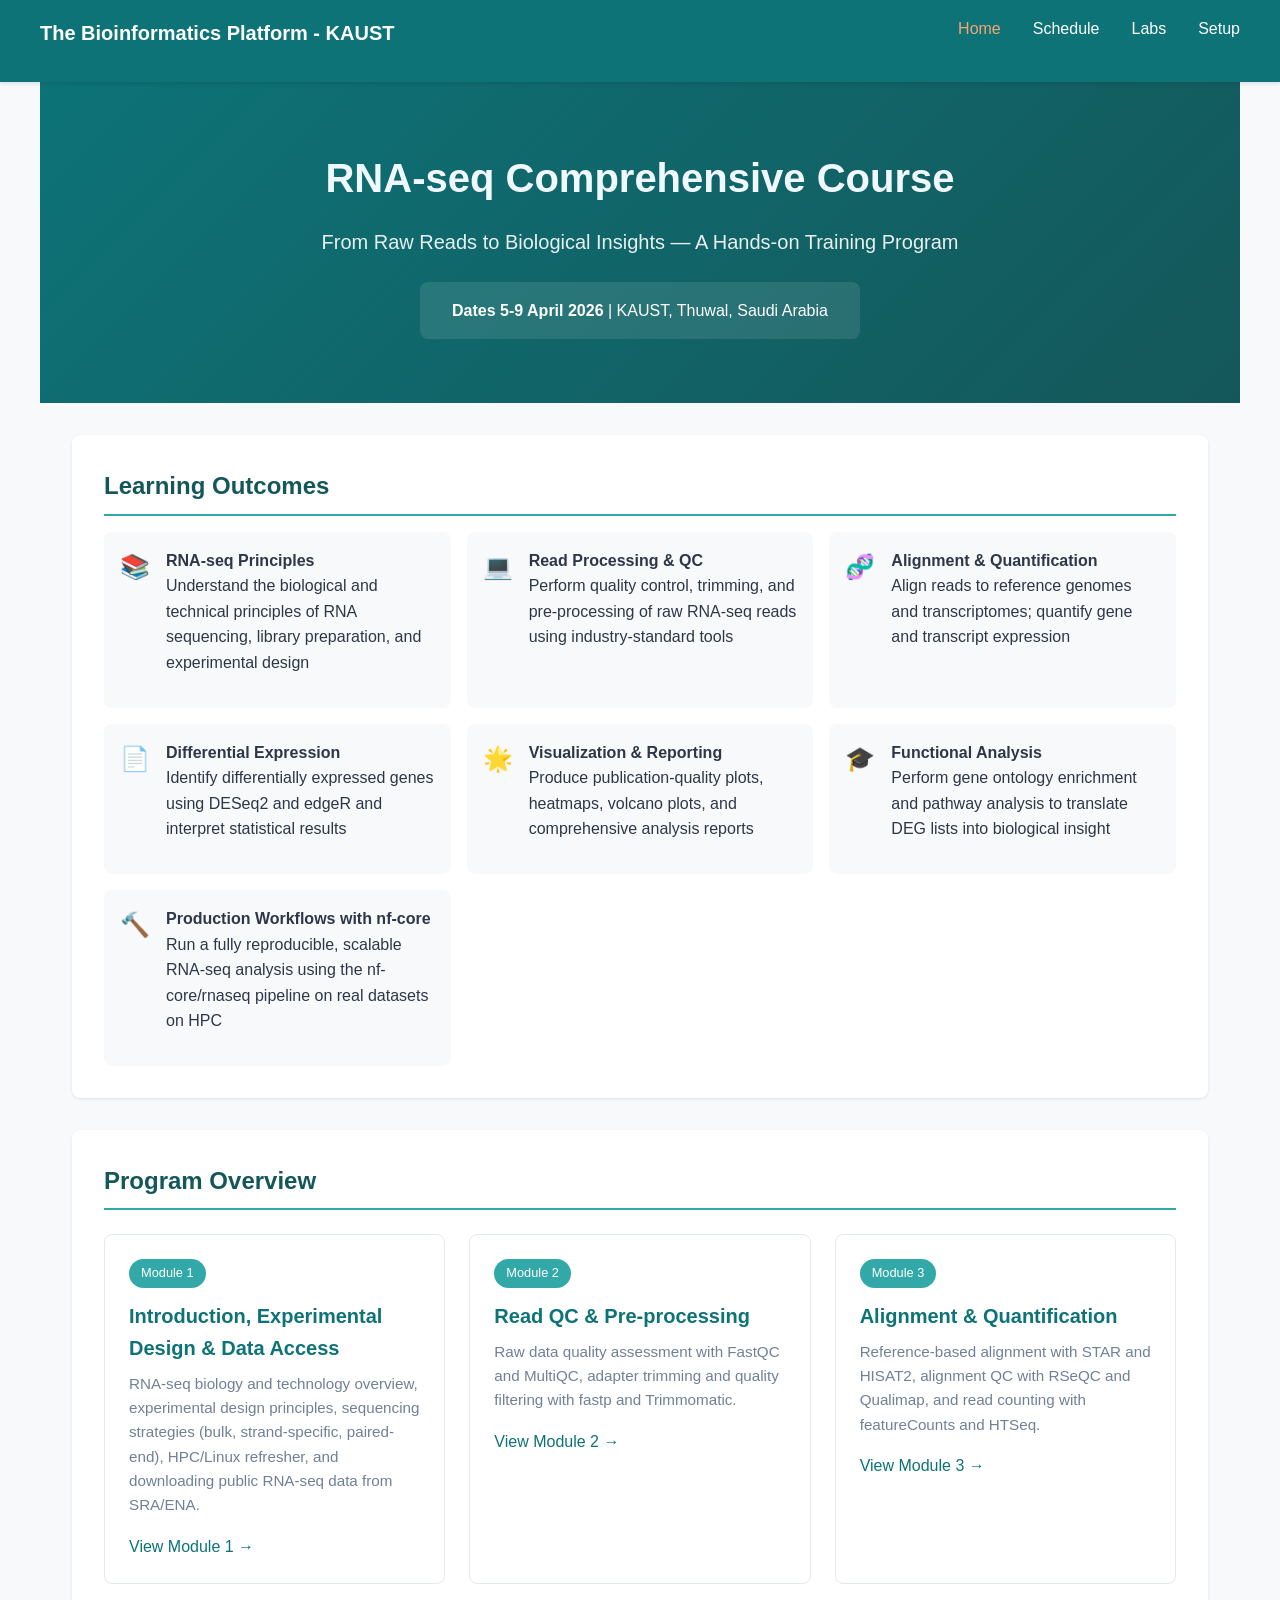
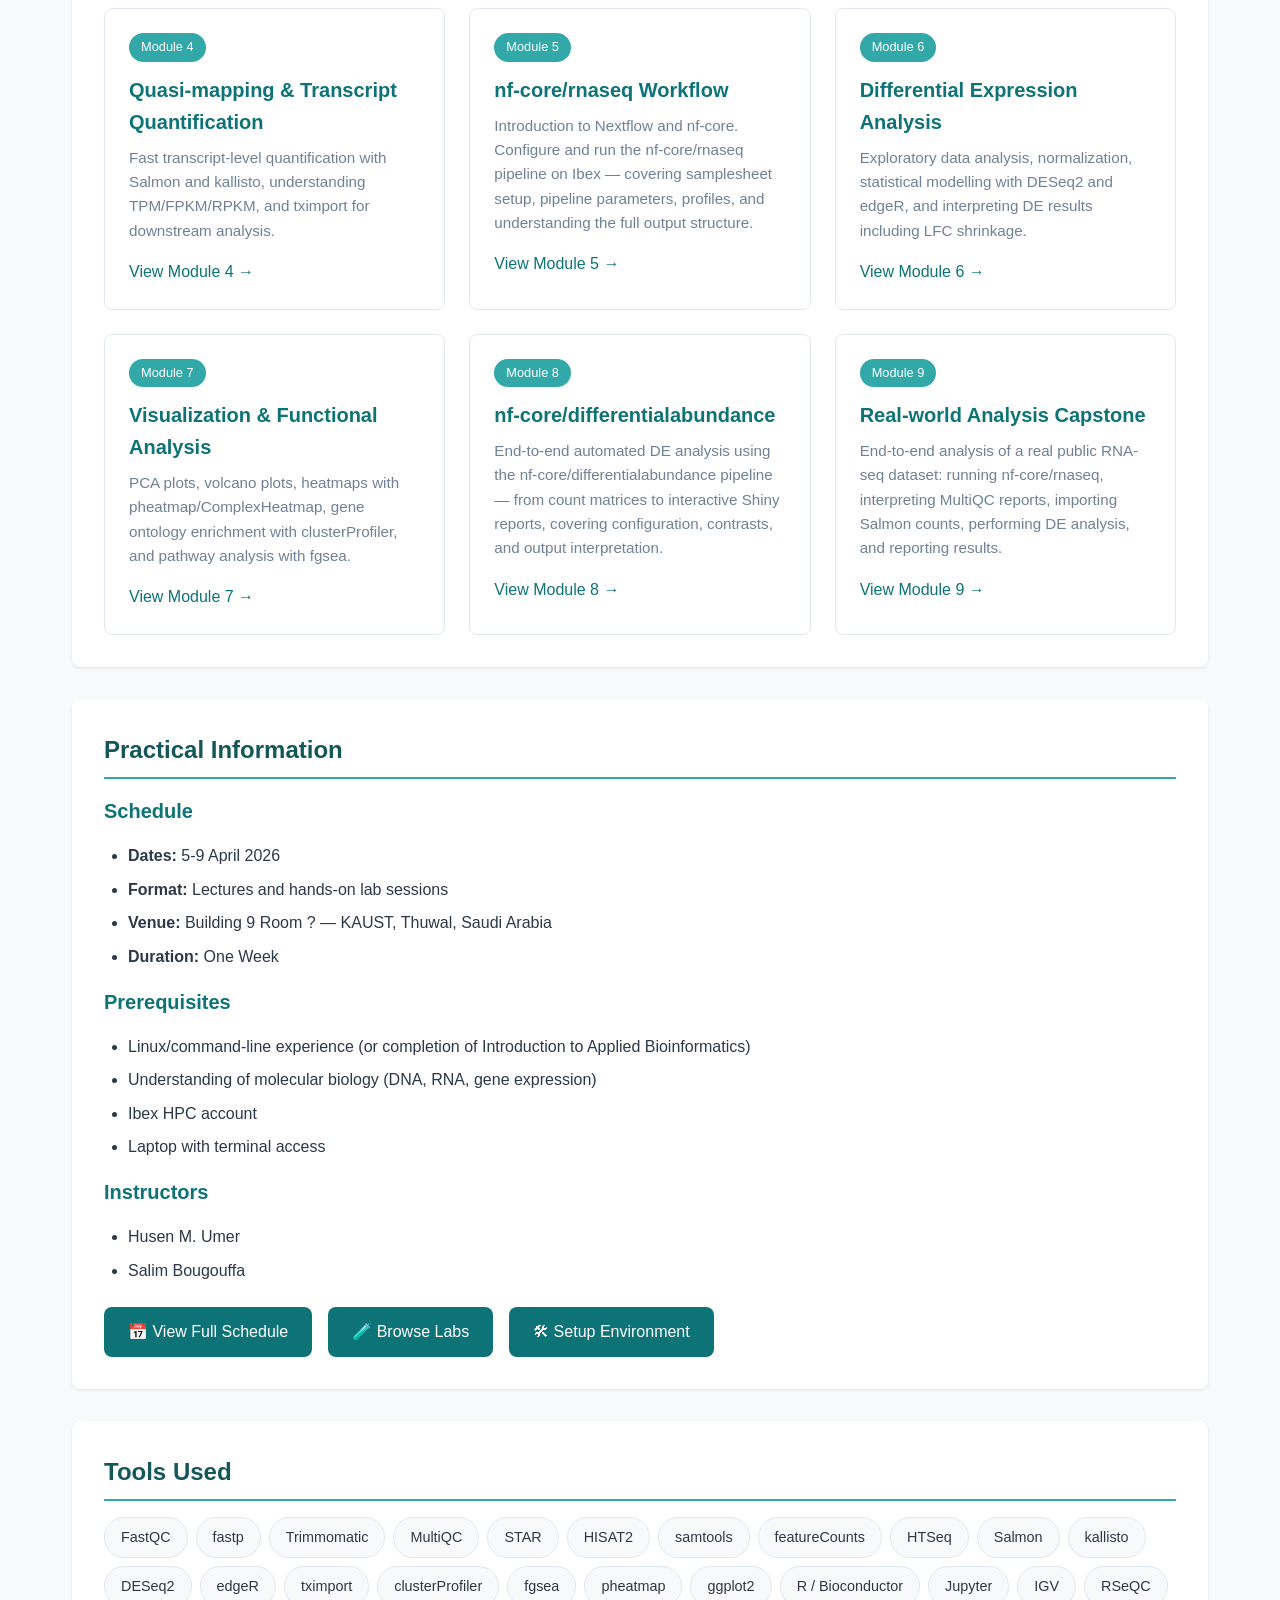
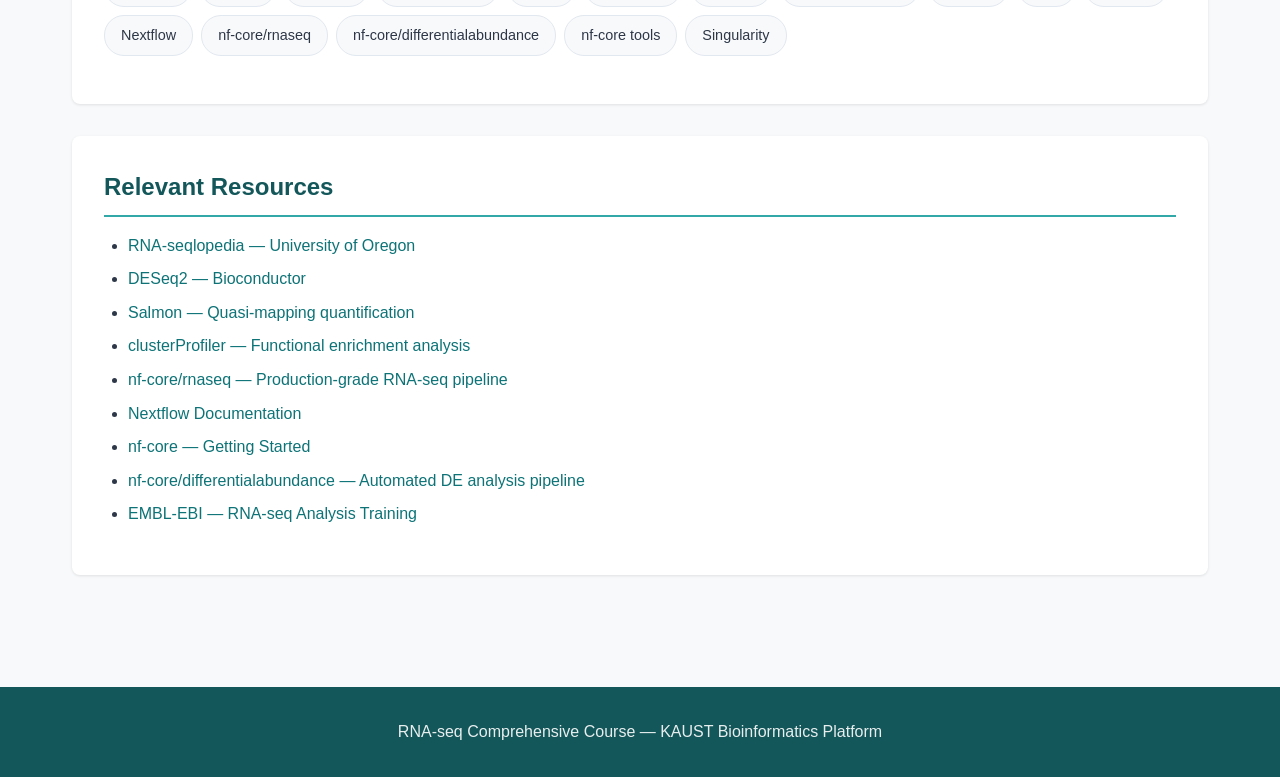
==== index.html @ f4da41f9 "initial website content" ====
<!DOCTYPE html>
<html lang="en">
<head>
    <meta charset="UTF-8">
    <meta name="viewport" content="width=device-width, initial-scale=1.0">
    <title>RNA-seq Comprehensive Course</title>
    <link rel="stylesheet" href="css/style.css">
</head>
<body>
    <nav>
        <div class="nav-container">
            <a href="index.html" class="logo"><p>The Bioinformatics Platform - KAUST</p></a>
            <button class="nav-toggle" onclick="toggleNav()">&#9776;</button>
            <ul id="nav-menu">
                <li><a href="index.html" class="active">Home</a></li>
                <li><a href="html/schedule.html">Schedule</a></li>
                <li><a href="html/labs.html">Labs</a></li>
                <li><a href="html/setup.html">Setup</a></li>
            </ul>
        </div>
    </nav>

    <main>
        <div class="hero">
            <h1 style="color:aliceblue;">RNA-seq Comprehensive Course</h1>
            <p>From Raw Reads to Biological Insights — A Hands-on Training Program</p>
            <div class="dates">
                <strong>Dates 5-9 April 2026</strong> | KAUST, Thuwal, Saudi Arabia
            </div>
        </div>

        <section>
            <h2>Learning Outcomes</h2>
            <div class="outcome-grid">
                <div class="outcome-item">
                    <span class="icon">&#128218;</span>
                    <div>
                        <strong>RNA-seq Principles</strong>
                        <p>Understand the biological and technical principles of RNA sequencing, library preparation, and experimental design</p>
                    </div>
                </div>
                <div class="outcome-item">
                    <span class="icon">&#128187;</span>
                    <div>
                        <strong>Read Processing &amp; QC</strong>
                        <p>Perform quality control, trimming, and pre-processing of raw RNA-seq reads using industry-standard tools</p>
                    </div>
                </div>
                <div class="outcome-item">
                    <span class="icon">&#129516;</span>
                    <div>
                        <strong>Alignment &amp; Quantification</strong>
                        <p>Align reads to reference genomes and transcriptomes; quantify gene and transcript expression</p>
                    </div>
                </div>
                <div class="outcome-item">
                    <span class="icon">&#128196;</span>
                    <div>
                        <strong>Differential Expression</strong>
                        <p>Identify differentially expressed genes using DESeq2 and edgeR and interpret statistical results</p>
                    </div>
                </div>
                <div class="outcome-item">
                    <span class="icon">&#127775;</span>
                    <div>
                        <strong>Visualization &amp; Reporting</strong>
                        <p>Produce publication-quality plots, heatmaps, volcano plots, and comprehensive analysis reports</p>
                    </div>
                </div>
                <div class="outcome-item">
                    <span class="icon">&#127891;</span>
                    <div>
                        <strong>Functional Analysis</strong>
                        <p>Perform gene ontology enrichment and pathway analysis to translate DEG lists into biological insight</p>
                    </div>
                </div>
                <div class="outcome-item">
                    <span class="icon">&#128296;</span>
                    <div>
                        <strong>Production Workflows with nf-core</strong>
                        <p>Run a fully reproducible, scalable RNA-seq analysis using the nf-core/rnaseq pipeline on real datasets on HPC</p>
                    </div>
                </div>
            </div>
        </section>

        <section>
            <h2>Program Overview</h2>
            <div class="card-grid">
                <div class="card">
                    <span class="tag">Module 1</span>
                    <h3>Introduction, Experimental Design &amp; Data Access</h3>
                    <p>RNA-seq biology and technology overview, experimental design principles, sequencing strategies (bulk, strand-specific, paired-end), HPC/Linux refresher, and downloading public RNA-seq data from SRA/ENA.</p>
                    <a href="html/schedule.html#module1">View Module 1 &rarr;</a>
                </div>
                <div class="card">
                    <span class="tag">Module 2</span>
                    <h3>Read QC &amp; Pre-processing</h3>
                    <p>Raw data quality assessment with FastQC and MultiQC, adapter trimming and quality filtering with fastp and Trimmomatic.</p>
                    <a href="html/schedule.html#module2">View Module 2 &rarr;</a>
                </div>
                <div class="card">
                    <span class="tag">Module 3</span>
                    <h3>Alignment &amp; Quantification</h3>
                    <p>Reference-based alignment with STAR and HISAT2, alignment QC with RSeQC and Qualimap, and read counting with featureCounts and HTSeq.</p>
                    <a href="html/schedule.html#module3">View Module 3 &rarr;</a>
                </div>
                <div class="card">
                    <span class="tag">Module 4</span>
                    <h3>Quasi-mapping &amp; Transcript Quantification</h3>
                    <p>Fast transcript-level quantification with Salmon and kallisto, understanding TPM/FPKM/RPKM, and tximport for downstream analysis.</p>
                    <a href="html/schedule.html#module4">View Module 4 &rarr;</a>
                </div>
                <div class="card">
                    <span class="tag">Module 5</span>
                    <h3>nf-core/rnaseq Workflow</h3>
                    <p>Introduction to Nextflow and nf-core. Configure and run the nf-core/rnaseq pipeline on Ibex — covering samplesheet setup, pipeline parameters, profiles, and understanding the full output structure.</p>
                    <a href="html/schedule.html#module5">View Module 5 &rarr;</a>
                </div>
                <div class="card">
                    <span class="tag">Module 6</span>
                    <h3>Differential Expression Analysis</h3>
                    <p>Exploratory data analysis, normalization, statistical modelling with DESeq2 and edgeR, and interpreting DE results including LFC shrinkage.</p>
                    <a href="html/schedule.html#module6">View Module 6 &rarr;</a>
                </div>
                <div class="card">
                    <span class="tag">Module 7</span>
                    <h3>Visualization &amp; Functional Analysis</h3>
                    <p>PCA plots, volcano plots, heatmaps with pheatmap/ComplexHeatmap, gene ontology enrichment with clusterProfiler, and pathway analysis with fgsea.</p>
                    <a href="html/schedule.html#module7">View Module 7 &rarr;</a>
                </div>
                <div class="card">
                    <span class="tag">Module 8</span>
                    <h3>nf-core/differentialabundance</h3>
                    <p>End-to-end automated DE analysis using the nf-core/differentialabundance pipeline — from count matrices to interactive Shiny reports, covering configuration, contrasts, and output interpretation.</p>
                    <a href="html/schedule.html#module8">View Module 8 &rarr;</a>
                </div>
                <div class="card">
                    <span class="tag">Module 9</span>
                    <h3>Real-world Analysis Capstone</h3>
                    <p>End-to-end analysis of a real public RNA-seq dataset: running nf-core/rnaseq, interpreting MultiQC reports, importing Salmon counts, performing DE analysis, and reporting results.</p>
                    <a href="html/schedule.html#module9">View Module 9 &rarr;</a>
                </div>
            </div>
        </section>

        <section>
            <h2>Practical Information</h2>

            <h3>Schedule</h3>
            <ul>
                <li><strong>Dates:</strong> 5-9 April 2026</li>
                <li><strong>Format:</strong> Lectures and hands-on lab sessions</li>
                <li><strong>Venue:</strong> Building 9 Room ? — KAUST, Thuwal, Saudi Arabia</li>
                <li><strong>Duration:</strong> One Week</li>
            </ul>

            <h3>Prerequisites</h3>
            <ul>
                <li>Linux/command-line experience (or completion of Introduction to Applied Bioinformatics)</li>
                <li>Understanding of molecular biology (DNA, RNA, gene expression)</li>
                <li>Ibex HPC account</li>
                <li>Laptop with terminal access</li>
            </ul>

            <h3>Instructors</h3>
            <ul>
                <li>Husen M. Umer</li>
                <li>Salim Bougouffa</li>
            </ul>

            <div class="quick-links">
                <a href="html/schedule.html" class="quick-link">&#128197; View Full Schedule</a>
                <a href="html/labs.html" class="quick-link">&#129514; Browse Labs</a>
                <a href="html/setup.html" class="quick-link">&#128736; Setup Environment</a>
            </div>
        </section>

        <section>
            <h2>Tools Used</h2>
            <div class="tools-list">
                <span class="tool-tag">FastQC</span>
                <span class="tool-tag">fastp</span>
                <span class="tool-tag">Trimmomatic</span>
                <span class="tool-tag">MultiQC</span>
                <span class="tool-tag">STAR</span>
                <span class="tool-tag">HISAT2</span>
                <span class="tool-tag">samtools</span>
                <span class="tool-tag">featureCounts</span>
                <span class="tool-tag">HTSeq</span>
                <span class="tool-tag">Salmon</span>
                <span class="tool-tag">kallisto</span>
                <span class="tool-tag">DESeq2</span>
                <span class="tool-tag">edgeR</span>
                <span class="tool-tag">tximport</span>
                <span class="tool-tag">clusterProfiler</span>
                <span class="tool-tag">fgsea</span>
                <span class="tool-tag">pheatmap</span>
                <span class="tool-tag">ggplot2</span>
                <span class="tool-tag">R / Bioconductor</span>
                <span class="tool-tag">Jupyter</span>
                <span class="tool-tag">IGV</span>
                <span class="tool-tag">RSeQC</span>
                <span class="tool-tag">Nextflow</span>
                <span class="tool-tag">nf-core/rnaseq</span>
                <span class="tool-tag">nf-core/differentialabundance</span>
                <span class="tool-tag">nf-core tools</span>
                <span class="tool-tag">Singularity</span>
            </div>
        </section>

        <section>
            <h2>Relevant Resources</h2>
            <ul>
                <li><a href="https://rnaseq.uoregon.edu/" target="_blank" rel="noopener">RNA-seqlopedia — University of Oregon</a></li>
                <li><a href="https://bioconductor.org/packages/release/bioc/html/DESeq2.html" target="_blank" rel="noopener">DESeq2 — Bioconductor</a></li>
                <li><a href="https://combine-lab.github.io/salmon/" target="_blank" rel="noopener">Salmon — Quasi-mapping quantification</a></li>
                <li><a href="https://www.bioconductor.org/packages/release/bioc/html/clusterProfiler.html" target="_blank" rel="noopener">clusterProfiler — Functional enrichment analysis</a></li>
                <li><a href="https://nf-co.re/rnaseq" target="_blank" rel="noopener">nf-core/rnaseq — Production-grade RNA-seq pipeline</a></li>
                <li><a href="https://www.nextflow.io/docs/latest/index.html" target="_blank" rel="noopener">Nextflow Documentation</a></li>
                <li><a href="https://nf-co.re/docs/usage/introduction" target="_blank" rel="noopener">nf-core — Getting Started</a></li>
                <li><a href="https://nf-co.re/differentialabundance" target="_blank" rel="noopener">nf-core/differentialabundance — Automated DE analysis pipeline</a></li>
                <li><a href="https://www.ebi.ac.uk/training/online/courses/functional-genomics-ii-common-technologies-and-data-analysis-methods/rna-sequencing/" target="_blank" rel="noopener">EMBL-EBI — RNA-seq Analysis Training</a></li>
            </ul>
        </section>
    </main>

    <footer>
        <p>RNA-seq Comprehensive Course — KAUST Bioinformatics Platform</p>
    </footer>

    <script>
        function toggleNav() {
            document.getElementById('nav-menu').classList.toggle('show');
        }
    </script>
</body>
</html>
---- css/style.css ----
/* Bioinformatics Specialization Program - Stylesheet */

:root {
    --primary-color: #0d7377;
    --primary-dark: #14575a;
    --primary-light: #32a8a8;
    --accent-color: #e07b4c;
    --accent-light: #f5a572;
    --text-color: #2d3748;
    --text-light: #718096;
    --bg-color: #f8f9fa;
    --bg-white: #ffffff;
    --border-color: #e2e8f0;
    --code-bg: #1e2a38;
    --code-text: #e2e8f0;
}

* {
    margin: 0;
    padding: 0;
    box-sizing: border-box;
}

body {
    font-family: -apple-system, BlinkMacSystemFont, 'Segoe UI', Roboto, Oxygen, Ubuntu, sans-serif;
    line-height: 1.6;
    color: var(--text-color);
    background-color: var(--bg-color);
}

/* Navigation */
nav {
    background-color: var(--primary-color);
    padding: 1rem 2rem;
    position: sticky;
    top: 0;
    z-index: 1000;
    box-shadow: 0 2px 4px rgba(0,0,0,0.1);
}

nav .nav-container {
    max-width: 1200px;
    margin: 0 auto;
    display: flex;
    justify-content: space-between;
    align-items: center;
}

nav .logo {
    color: white;
    font-size: 1.25rem;
    font-weight: 700;
    text-decoration: none;
}

nav .logo:hover {
    color: var(--accent-light);
}

nav ul {
    list-style: none;
    display: flex;
    gap: 2rem;
}

nav ul li a {
    color: white;
    text-decoration: none;
    font-weight: 500;
    transition: color 0.2s;
}

nav ul li a:hover,
nav ul li a.active {
    color: var(--accent-light);
}

/* Mobile nav toggle */
.nav-toggle {
    display: none;
    background: none;
    border: none;
    color: white;
    font-size: 1.5rem;
    cursor: pointer;
}

/* Main content */
main {
    max-width: 1200px;
    margin: 0 auto;
    padding: 2rem;
}

/* Hero section */
.hero {
    background: linear-gradient(135deg, var(--primary-color), var(--primary-dark));
    color: white;
    padding: 4rem 2rem;
    text-align: center;
    margin: -2rem -2rem 2rem -2rem;
}

.hero h1 {
    font-size: 2.5rem;
    margin-bottom: 1rem;
}

.hero p {
    font-size: 1.25rem;
    opacity: 0.9;
    max-width: 800px;
    margin: 0 auto;
}

.hero .dates {
    margin-top: 1.5rem;
    padding: 1rem 2rem;
    background: rgba(255,255,255,0.1);
    border-radius: 8px;
    display: inline-block;
}

/* Section styling */
section {
    background: var(--bg-white);
    border-radius: 8px;
    padding: 2rem;
    margin-bottom: 2rem;
    box-shadow: 0 1px 3px rgba(0,0,0,0.1);
}

h1, h2, h3, h4 {
    color: var(--primary-dark);
    margin-bottom: 1rem;
}

h1 { font-size: 2rem; }
h2 { font-size: 1.5rem; border-bottom: 2px solid var(--primary-light); padding-bottom: 0.5rem; }
h3 { font-size: 1.25rem; color: var(--primary-color); }
h4 { font-size: 1.1rem; }

p {
    margin-bottom: 1rem;
}

/* Lists */
ul, ol {
    margin-left: 1.5rem;
    margin-bottom: 1rem;
}

li {
    margin-bottom: 0.5rem;
}

/* Links */
a {
    color: var(--primary-color);
    text-decoration: none;
}

a:hover {
    color: var(--primary-light);
    text-decoration: underline;
}

/* Cards */
.card-grid {
    display: grid;
    grid-template-columns: repeat(auto-fit, minmax(280px, 1fr));
    gap: 1.5rem;
    margin-top: 1.5rem;
}

.card {
    background: var(--bg-white);
    border: 1px solid var(--border-color);
    border-radius: 8px;
    padding: 1.5rem;
    transition: transform 0.2s, box-shadow 0.2s;
}

.card:hover {
    transform: translateY(-2px);
    box-shadow: 0 4px 12px rgba(0,0,0,0.1);
}

.card h3 {
    margin-bottom: 0.5rem;
}

.card p {
    color: var(--text-light);
    font-size: 0.95rem;
}

.card .tag {
    display: inline-block;
    background: var(--primary-light);
    color: white;
    padding: 0.25rem 0.75rem;
    border-radius: 20px;
    font-size: 0.8rem;
    margin-bottom: 0.75rem;
}

/* Lab cards */
.lab-card {
    border-left: 4px solid var(--accent-color);
}

.lab-card .tag {
    background: var(--accent-color);
}

/* Schedule tables */
.schedule-table {
    width: 100%;
    border-collapse: collapse;
    margin-top: 1rem;
}

.schedule-table th,
.schedule-table td {
    padding: 1rem;
    text-align: left;
    border-bottom: 1px solid var(--border-color);
}

.schedule-table th {
    background: var(--primary-color);
    color: white;
    font-weight: 600;
}

.schedule-table tr:hover {
    background: var(--bg-color);
}

.schedule-table .session-type {
    font-weight: 600;
    color: var(--primary-color);
}

.schedule-table .lab-session {
    background: #f0fff4;
}

.schedule-table .lab-session .session-type {
    color: var(--accent-color);
}

/* Day tabs */
.day-tabs {
    display: flex;
    gap: 0.5rem;
    margin-bottom: 1.5rem;
    flex-wrap: wrap;
}

.day-tab {
    padding: 0.75rem 1.5rem;
    background: var(--bg-color);
    border: 2px solid var(--border-color);
    border-radius: 8px;
    cursor: pointer;
    font-weight: 600;
    transition: all 0.2s;
    text-decoration: none;
    color: var(--text-color);
}

.day-tab:hover,
.day-tab.active {
    background: var(--primary-color);
    color: white;
    border-color: var(--primary-color);
    text-decoration: none;
}

/* Code blocks */
pre {
    background: var(--code-bg);
    color: var(--code-text);
    padding: 1.5rem;
    border-radius: 8px;
    overflow-x: auto;
    margin: 1rem 0;
    font-family: 'Monaco', 'Menlo', 'Ubuntu Mono', monospace;
    font-size: 0.9rem;
    line-height: 1.5;
}

code {
    font-family: 'Monaco', 'Menlo', 'Ubuntu Mono', monospace;
    background: var(--bg-color);
    padding: 0.2rem 0.4rem;
    border-radius: 4px;
    font-size: 0.9em;
}

pre code {
    background: none;
    padding: 0;
}

/* Code block container with copy button */
.code-container {
    position: relative;
}

.copy-btn {
    position: absolute;
    top: 8px;
    right: 8px;
    background: rgba(255, 255, 255, 0.1);
    border: 1px solid rgba(255, 255, 255, 0.2);
    color: var(--code-text);
    padding: 4px 10px;
    border-radius: 4px;
    font-size: 0.75rem;
    cursor: pointer;
    opacity: 0.7;
    transition: all 0.2s;
    font-family: -apple-system, BlinkMacSystemFont, 'Segoe UI', Roboto, sans-serif;
}

.copy-btn:hover {
    opacity: 1;
    background: rgba(255, 255, 255, 0.2);
}

.copy-btn.copied {
    background: var(--primary-color);
    border-color: var(--primary-color);
    color: white;
}

/* Info boxes */
.info-box {
    padding: 1rem 1.5rem;
    border-radius: 8px;
    margin: 1rem 0;
}

.info-box.tip {
    background: #f0fff4;
    border-left: 4px solid var(--accent-color);
}

.info-box.warning {
    background: #fffaf0;
    border-left: 4px solid #ed8936;
}

.info-box.note {
    background: #ebf8ff;
    border-left: 4px solid var(--primary-light);
}

.info-box strong {
    display: block;
    margin-bottom: 0.5rem;
}

/* Breadcrumbs */
.breadcrumbs {
    margin-bottom: 1.5rem;
    color: var(--text-light);
    font-size: 0.9rem;
}

.breadcrumbs a {
    color: var(--text-light);
}

.breadcrumbs a:hover {
    color: var(--primary-color);
}

/* Lab page header */
.lab-header {
    background: linear-gradient(135deg, var(--accent-color), #276749);
    color: white;
    padding: 2rem;
    border-radius: 8px;
    margin-bottom: 2rem;
}

.lab-header h1 {
    color: white;
    margin-bottom: 0.5rem;
}

.lab-header .lab-meta {
    opacity: 0.9;
}

/* Steps */
.step {
    margin: 1.5rem 0;
    padding-left: 3rem;
    position: relative;
}

.step::before {
    content: attr(data-step);
    position: absolute;
    left: 0;
    top: 0;
    width: 2rem;
    height: 2rem;
    background: var(--primary-color);
    color: white;
    border-radius: 50%;
    display: flex;
    align-items: center;
    justify-content: center;
    font-weight: 700;
    font-size: 0.9rem;
}

/* Tools list */
.tools-list {
    display: flex;
    flex-wrap: wrap;
    gap: 0.5rem;
    margin: 1rem 0;
}

.tool-tag {
    background: var(--bg-color);
    border: 1px solid var(--border-color);
    padding: 0.5rem 1rem;
    border-radius: 20px;
    font-size: 0.9rem;
    font-weight: 500;
}

/* Footer */
footer {
    background: var(--primary-dark);
    color: white;
    text-align: center;
    padding: 2rem;
    margin-top: 3rem;
}

footer p {
    margin: 0;
    opacity: 0.9;
}

/* Responsive */
@media (max-width: 768px) {
    nav ul {
        display: none;
        position: absolute;
        top: 100%;
        left: 0;
        right: 0;
        background: var(--primary-color);
        flex-direction: column;
        padding: 1rem 2rem;
        gap: 1rem;
    }

    nav ul.show {
        display: flex;
    }

    .nav-toggle {
        display: block;
    }

    .hero {
        padding: 2rem 1rem;
    }

    .hero h1 {
        font-size: 1.75rem;
    }

    main {
        padding: 1rem;
    }

    section {
        padding: 1.5rem;
    }

    .schedule-table {
        font-size: 0.85rem;
    }

    .schedule-table th,
    .schedule-table td {
        padding: 0.75rem 0.5rem;
    }

    .step {
        padding-left: 2.5rem;
    }
}

/* Outcome cards */
.outcome-grid {
    display: grid;
    grid-template-columns: repeat(auto-fit, minmax(300px, 1fr));
    gap: 1rem;
    margin-top: 1rem;
}

.outcome-item {
    display: flex;
    align-items: flex-start;
    gap: 1rem;
    padding: 1rem;
    background: var(--bg-color);
    border-radius: 8px;
}

.outcome-item .icon {
    font-size: 1.5rem;
    flex-shrink: 0;
}

/* Quick links */
.quick-links {
    display: flex;
    gap: 1rem;
    flex-wrap: wrap;
    margin-top: 1.5rem;
}

.quick-link {
    display: inline-flex;
    align-items: center;
    gap: 0.5rem;
    padding: 0.75rem 1.5rem;
    background: var(--primary-color);
    color: white;
    border-radius: 8px;
    font-weight: 500;
    transition: background 0.2s;
}

.quick-link:hover {
    background: var(--primary-dark);
    color: white;
    text-decoration: none;
}

/* Collapsible sections */
details {
    margin-top: 1rem;
}

details summary {
    cursor: pointer;
    padding: 0.5rem 0;
    border-bottom: 2px solid var(--primary-light);
    margin-bottom: 1rem;
}

details summary:hover {
    color: var(--primary-color);
}

details summary::marker {
    color: var(--primary-color);
}

details[open] summary {
    margin-bottom: 1.5rem;
}

details h3 {
    margin-top: 1.5rem;
    margin-bottom: 0.5rem;
    color: var(--primary-color);
    font-size: 1.1rem;
}

details h3:first-of-type {
    margin-top: 0;
}
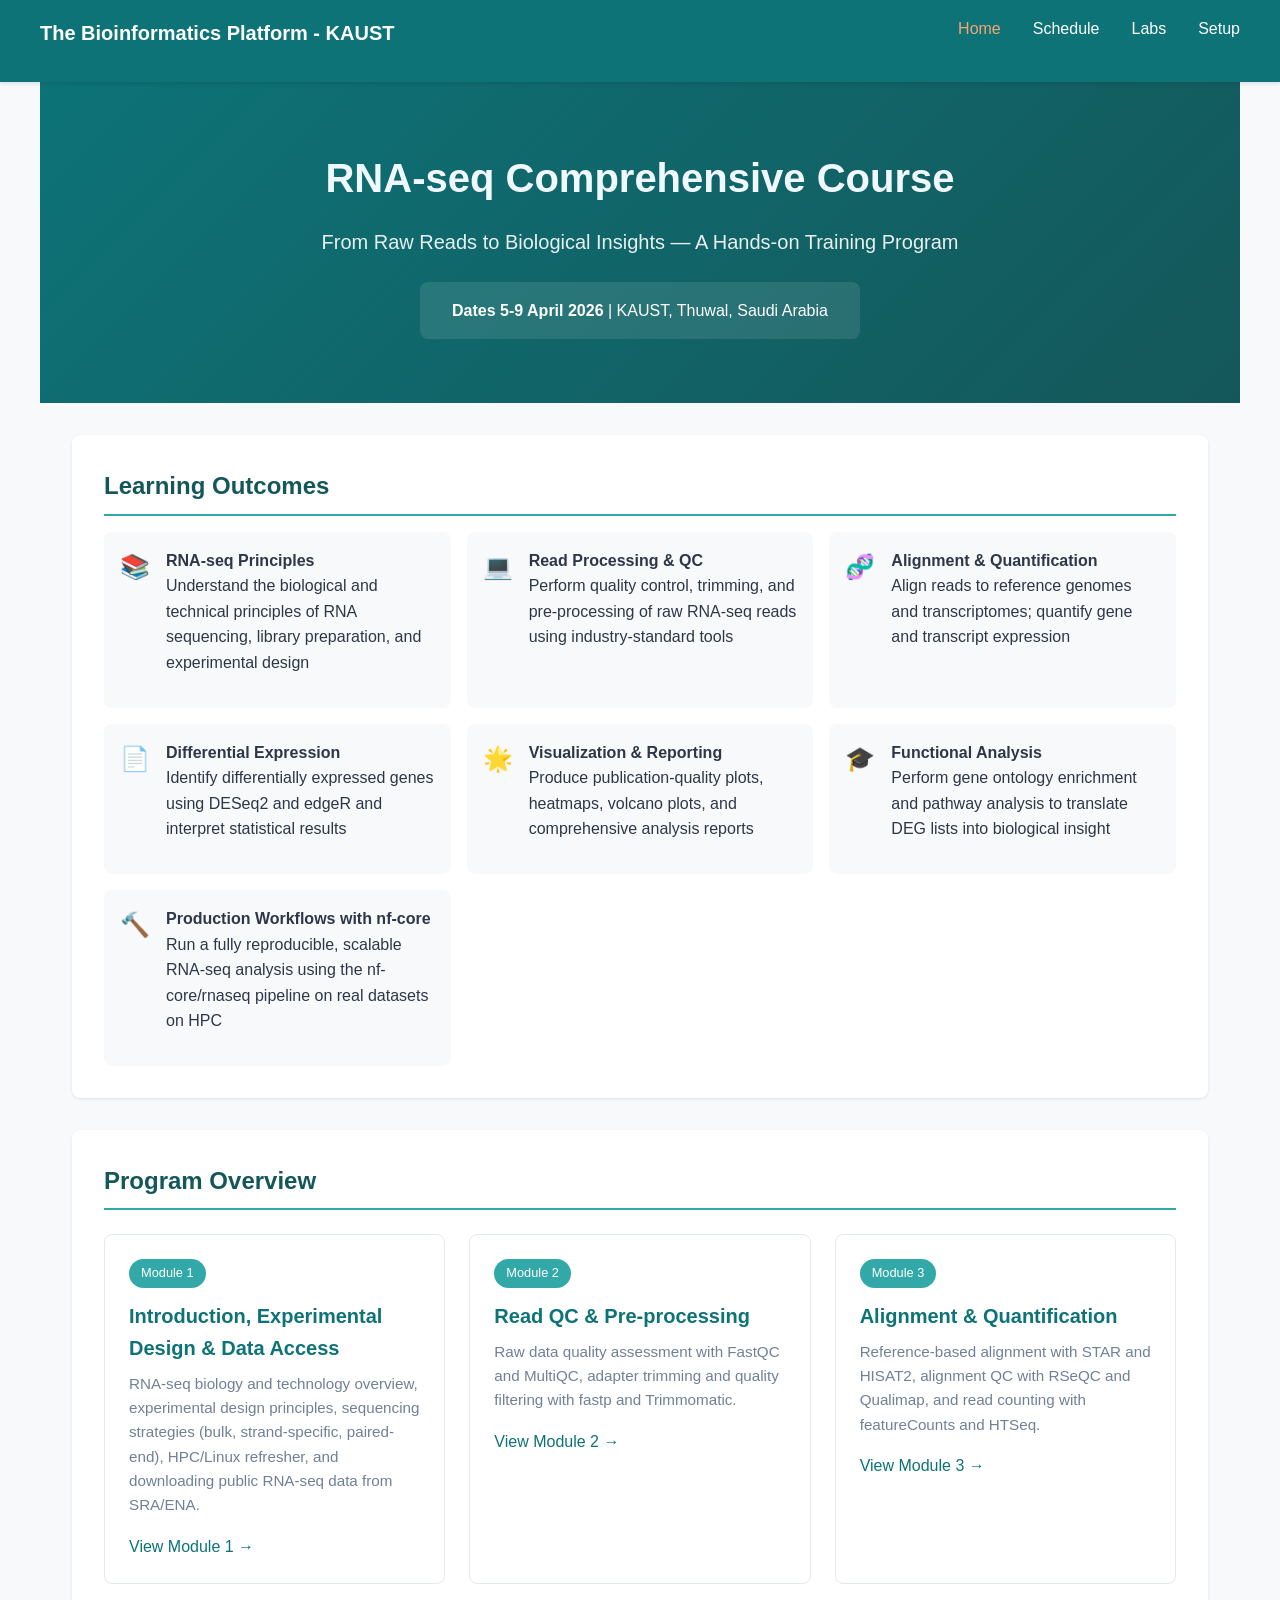
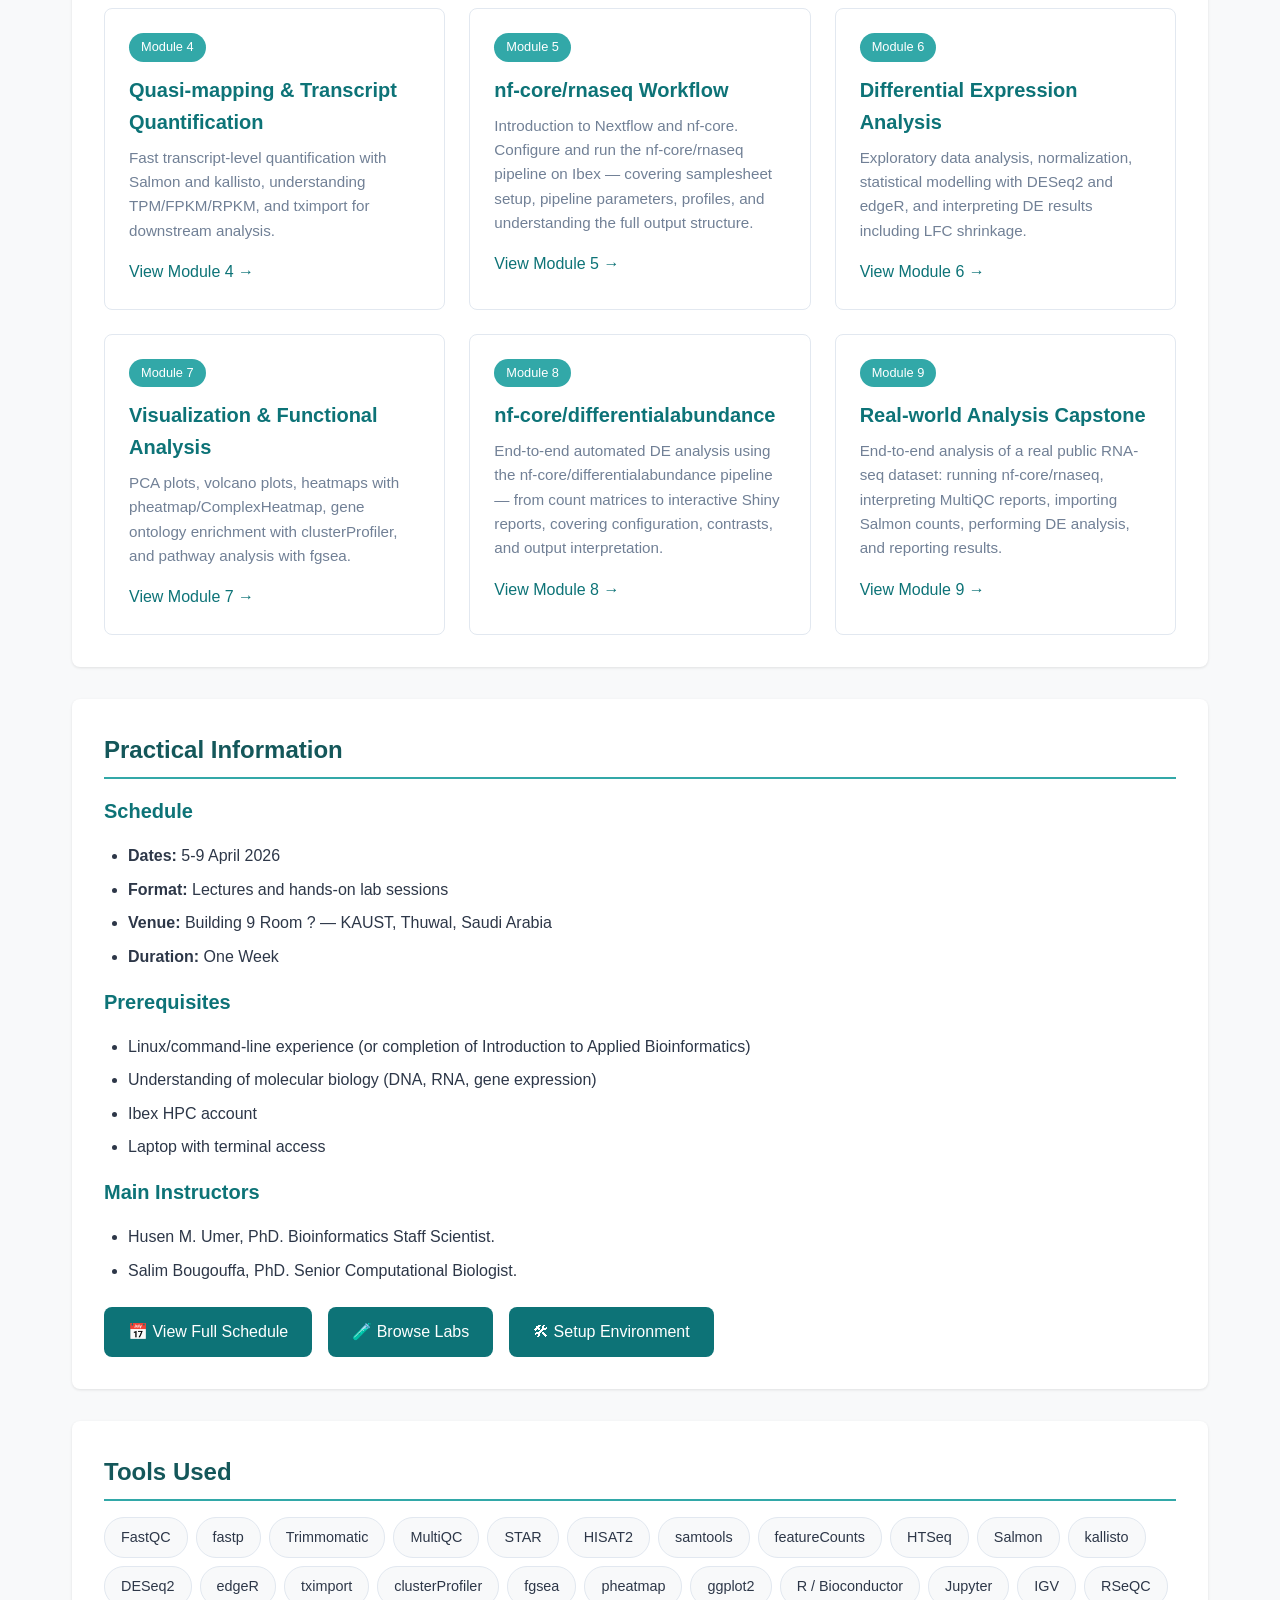
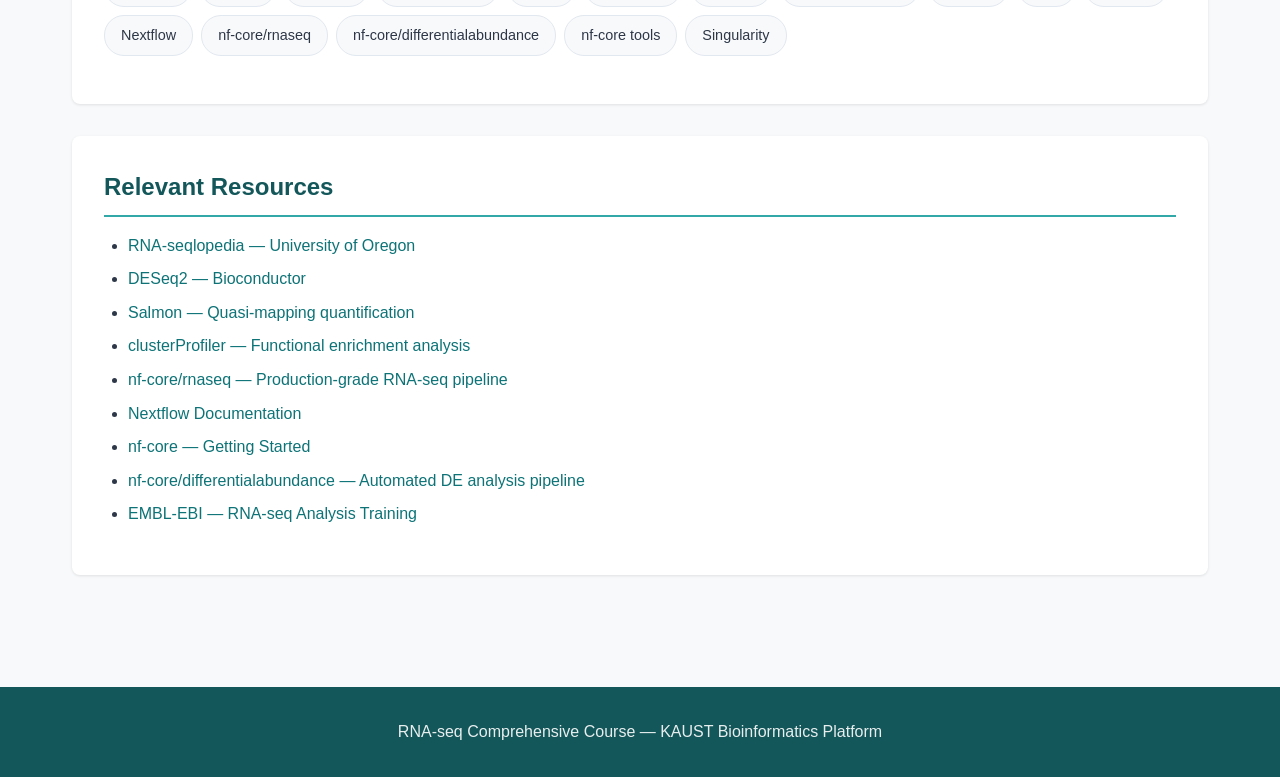
==== commit c6e6d558: "improved course content and setup" ====
--- a/index.html
+++ b/index.html
@@ -163,10 +163,10 @@
                 <li>Laptop with terminal access</li>
             </ul>
 
-            <h3>Instructors</h3>
-            <ul>
-                <li>Husen M. Umer</li>
-                <li>Salim Bougouffa</li>
+            <h3>Main Instructors</h3>
+            <ul>
+                <li>Husen M. Umer, PhD. Bioinformatics Staff Scientist.</li>
+                <li>Salim Bougouffa, PhD. Senior Computational Biologist.</li>
             </ul>
 
             <div class="quick-links">
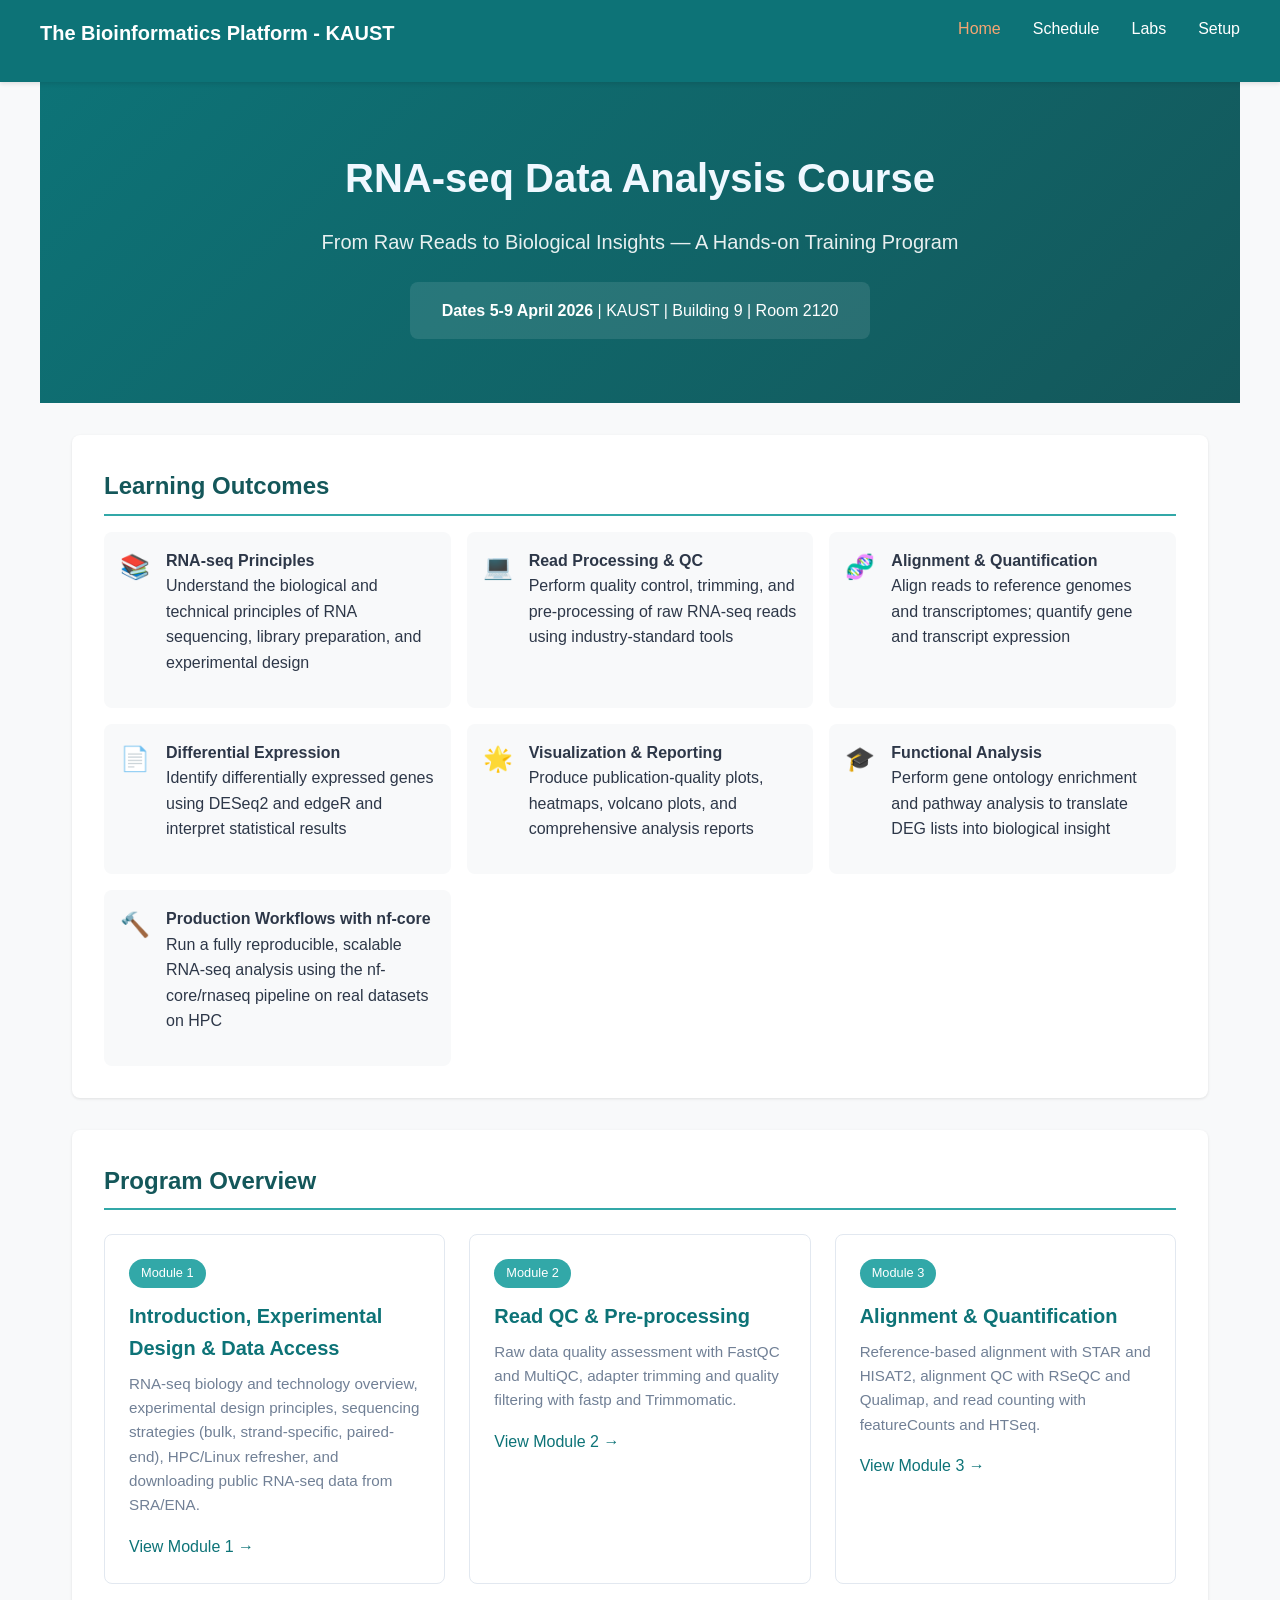
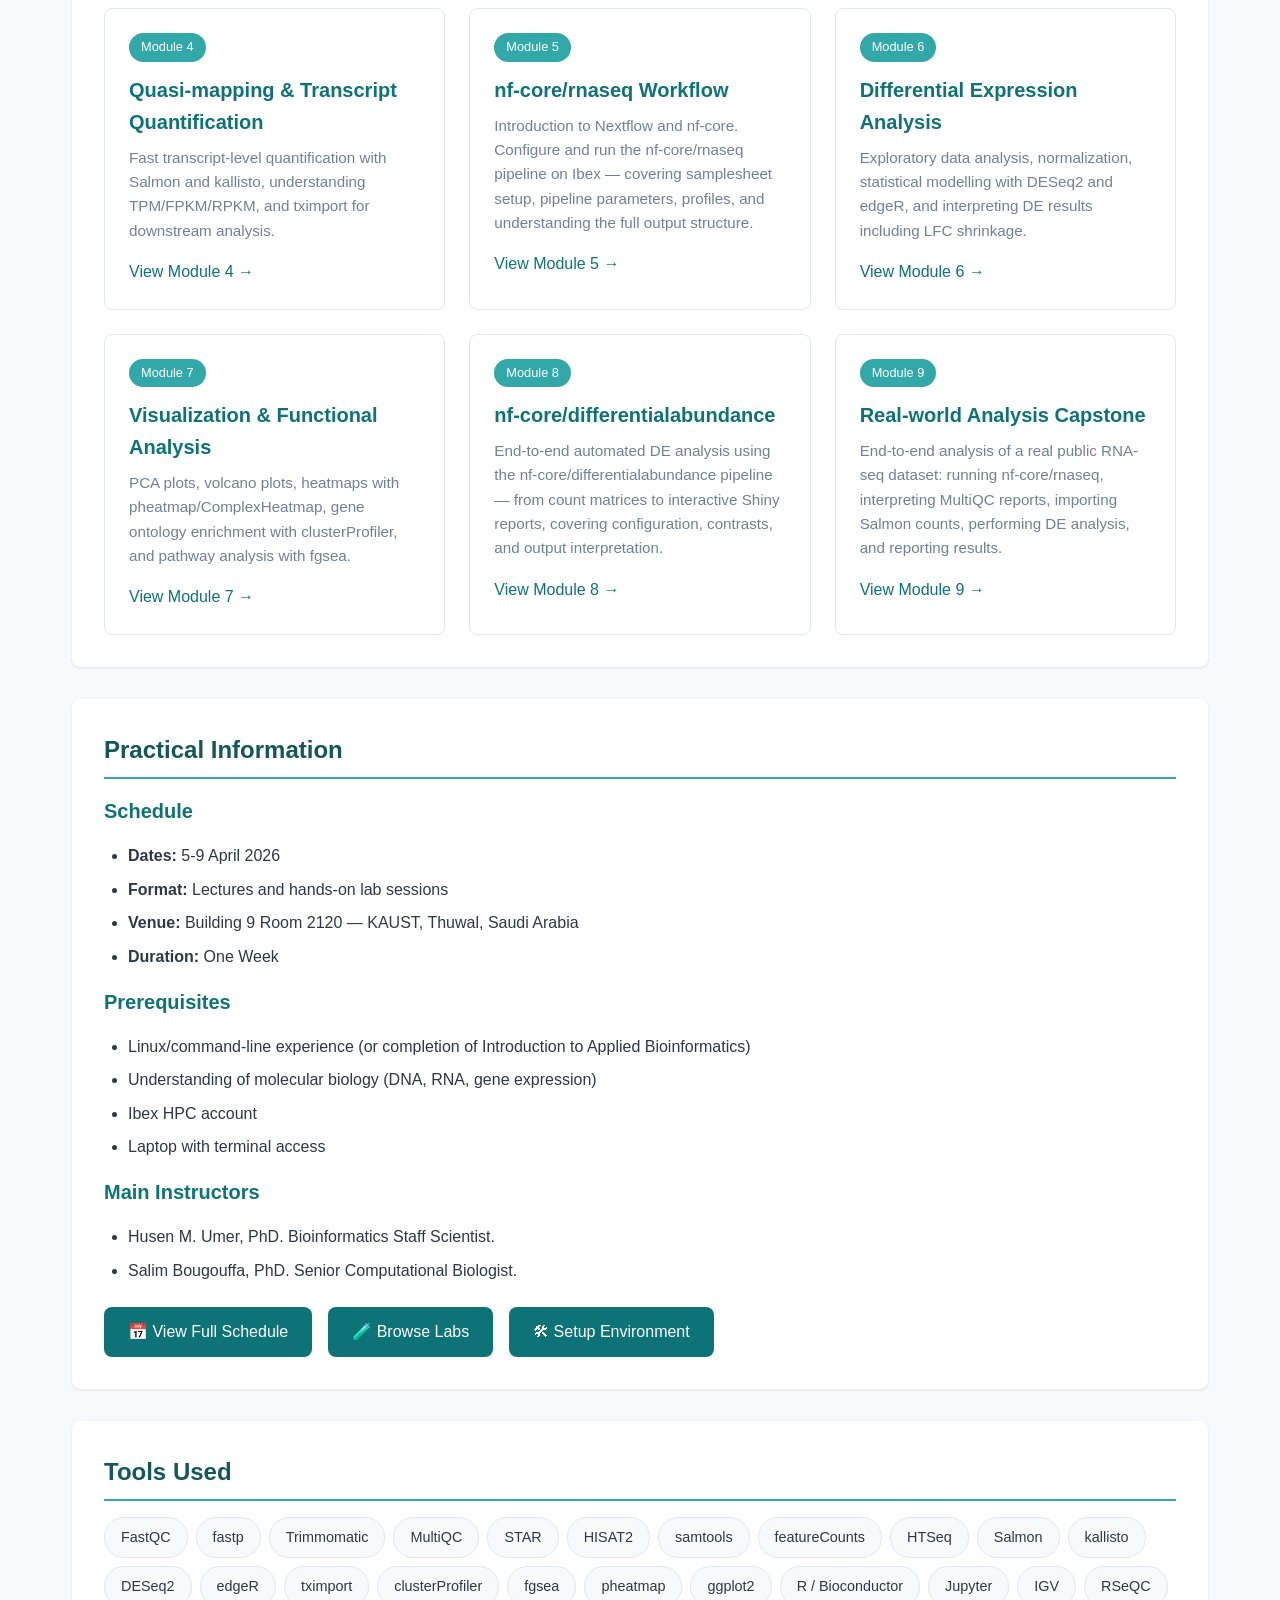
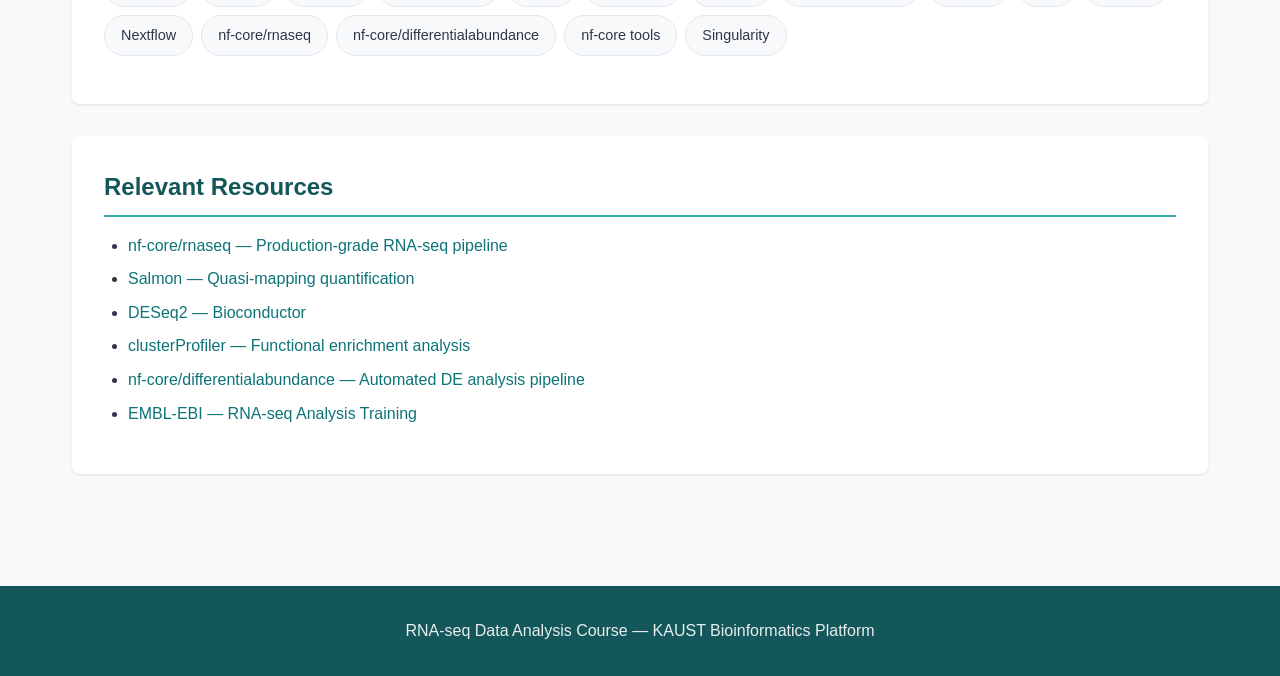
==== commit 70ec00d1: "added lab 1 and 2" ====
--- a/index.html
+++ b/index.html
@@ -3,7 +3,7 @@
 <head>
     <meta charset="UTF-8">
     <meta name="viewport" content="width=device-width, initial-scale=1.0">
-    <title>RNA-seq Comprehensive Course</title>
+    <title>RNA-seq Data Analysis Course</title>
     <link rel="stylesheet" href="css/style.css">
 </head>
 <body>
@@ -22,10 +22,10 @@
 
     <main>
         <div class="hero">
-            <h1 style="color:aliceblue;">RNA-seq Comprehensive Course</h1>
+            <h1 style="color:aliceblue;">RNA-seq Data Analysis Course</h1>
             <p>From Raw Reads to Biological Insights — A Hands-on Training Program</p>
             <div class="dates">
-                <strong>Dates 5-9 April 2026</strong> | KAUST, Thuwal, Saudi Arabia
+                <strong>Dates 5-9 April 2026</strong> | KAUST | Building 9 | Room 2120
             </div>
         </div>
 
@@ -151,7 +151,7 @@
             <ul>
                 <li><strong>Dates:</strong> 5-9 April 2026</li>
                 <li><strong>Format:</strong> Lectures and hands-on lab sessions</li>
-                <li><strong>Venue:</strong> Building 9 Room ? — KAUST, Thuwal, Saudi Arabia</li>
+                <li><strong>Venue:</strong> Building 9 Room 2120 — KAUST, Thuwal, Saudi Arabia</li>
                 <li><strong>Duration:</strong> One Week</li>
             </ul>
 
@@ -212,13 +212,10 @@
         <section>
             <h2>Relevant Resources</h2>
             <ul>
-                <li><a href="https://rnaseq.uoregon.edu/" target="_blank" rel="noopener">RNA-seqlopedia — University of Oregon</a></li>
+                <li><a href="https://nf-co.re/rnaseq" target="_blank" rel="noopener">nf-core/rnaseq — Production-grade RNA-seq pipeline</a></li>
+                <li><a href="https://combine-lab.github.io/salmon/" target="_blank" rel="noopener">Salmon — Quasi-mapping quantification</a></li>
                 <li><a href="https://bioconductor.org/packages/release/bioc/html/DESeq2.html" target="_blank" rel="noopener">DESeq2 — Bioconductor</a></li>
-                <li><a href="https://combine-lab.github.io/salmon/" target="_blank" rel="noopener">Salmon — Quasi-mapping quantification</a></li>
                 <li><a href="https://www.bioconductor.org/packages/release/bioc/html/clusterProfiler.html" target="_blank" rel="noopener">clusterProfiler — Functional enrichment analysis</a></li>
-                <li><a href="https://nf-co.re/rnaseq" target="_blank" rel="noopener">nf-core/rnaseq — Production-grade RNA-seq pipeline</a></li>
-                <li><a href="https://www.nextflow.io/docs/latest/index.html" target="_blank" rel="noopener">Nextflow Documentation</a></li>
-                <li><a href="https://nf-co.re/docs/usage/introduction" target="_blank" rel="noopener">nf-core — Getting Started</a></li>
                 <li><a href="https://nf-co.re/differentialabundance" target="_blank" rel="noopener">nf-core/differentialabundance — Automated DE analysis pipeline</a></li>
                 <li><a href="https://www.ebi.ac.uk/training/online/courses/functional-genomics-ii-common-technologies-and-data-analysis-methods/rna-sequencing/" target="_blank" rel="noopener">EMBL-EBI — RNA-seq Analysis Training</a></li>
             </ul>
@@ -226,7 +223,7 @@
     </main>
 
     <footer>
-        <p>RNA-seq Comprehensive Course — KAUST Bioinformatics Platform</p>
+        <p>RNA-seq Data Analysis Course — KAUST Bioinformatics Platform</p>
     </footer>
 
     <script>
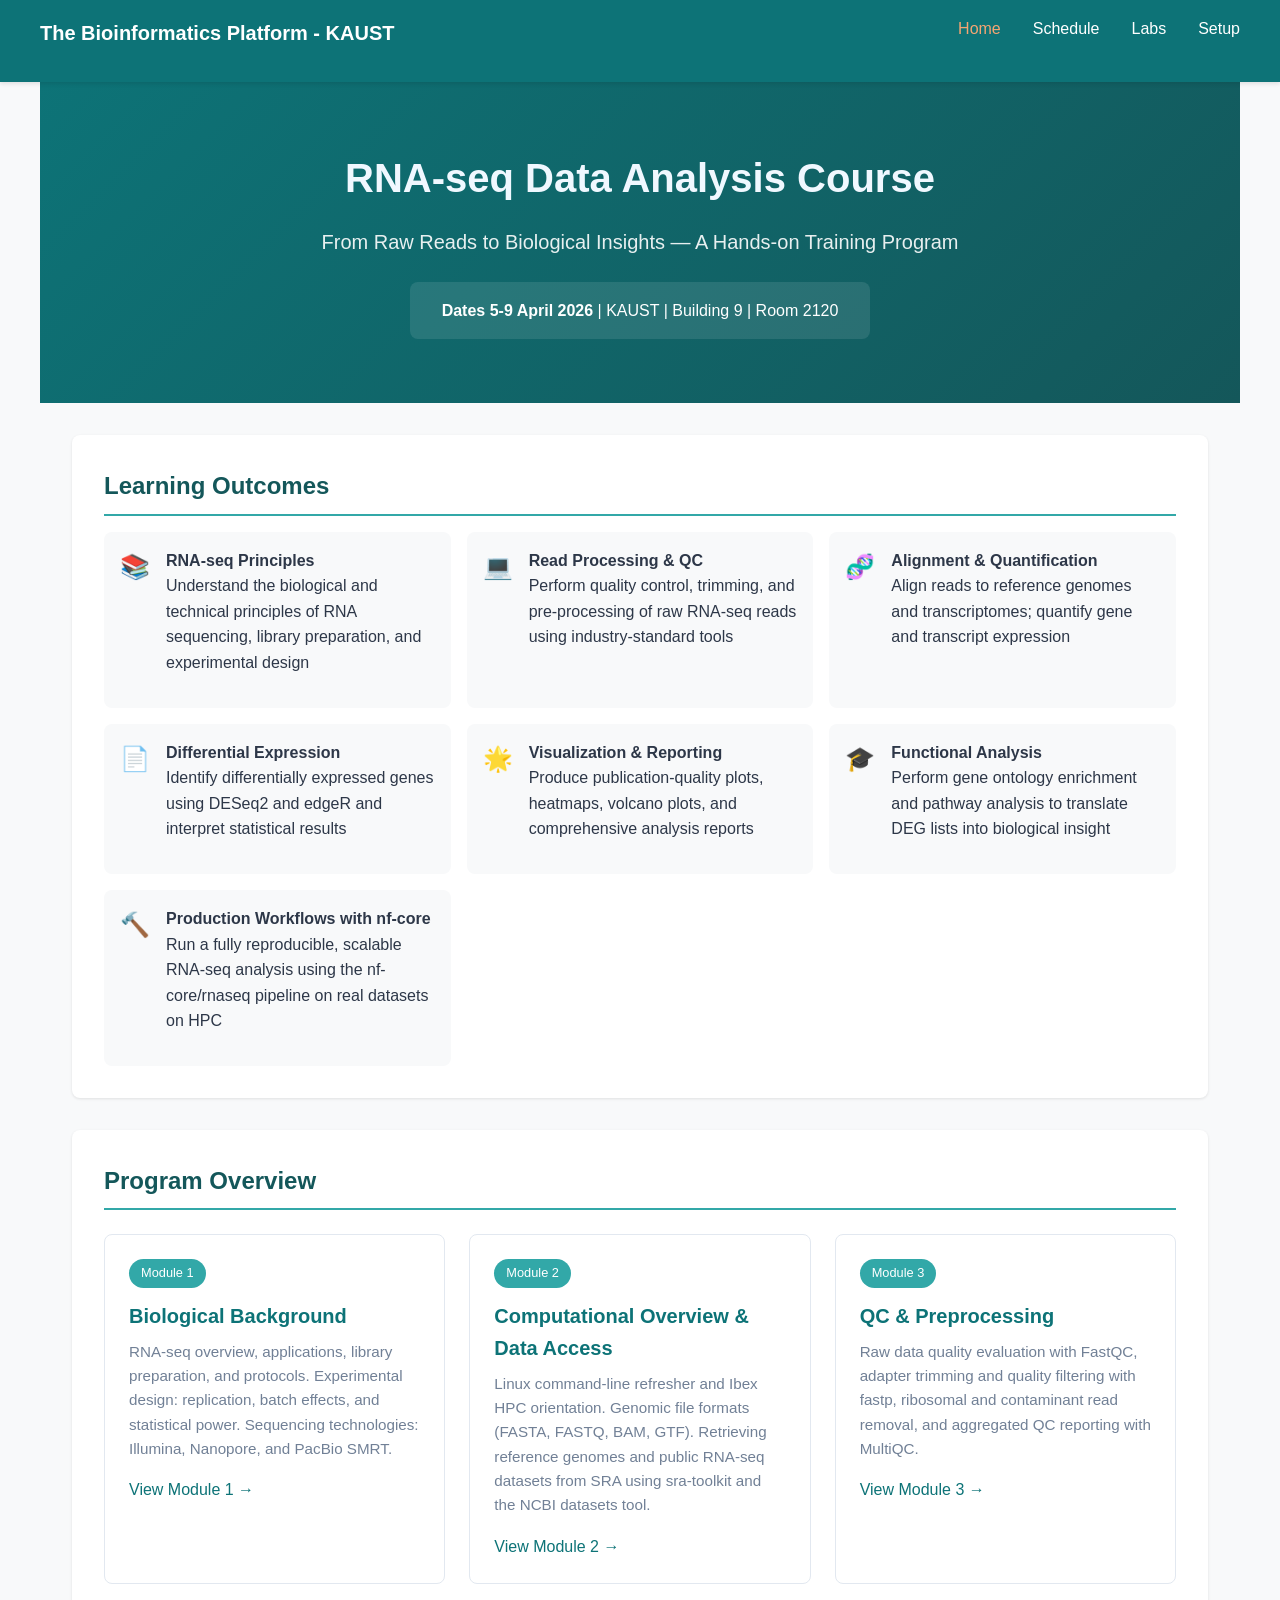
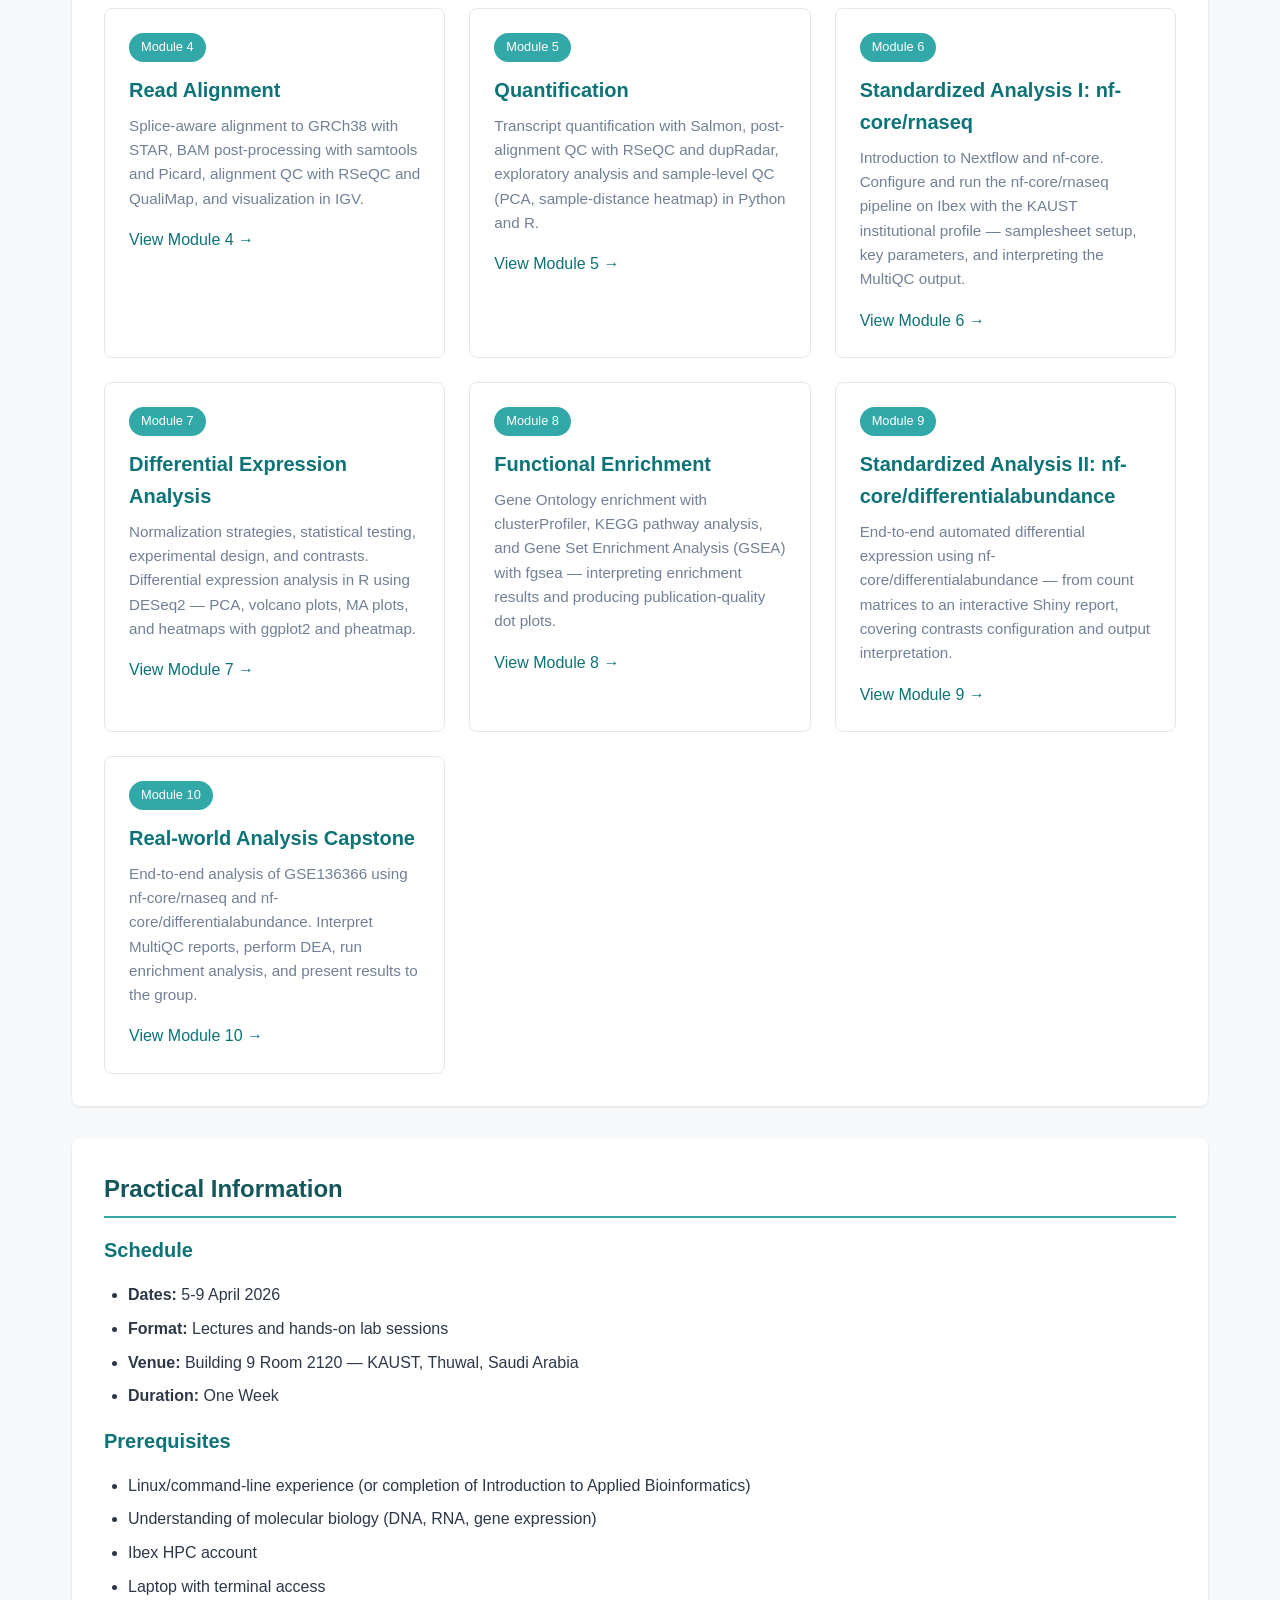
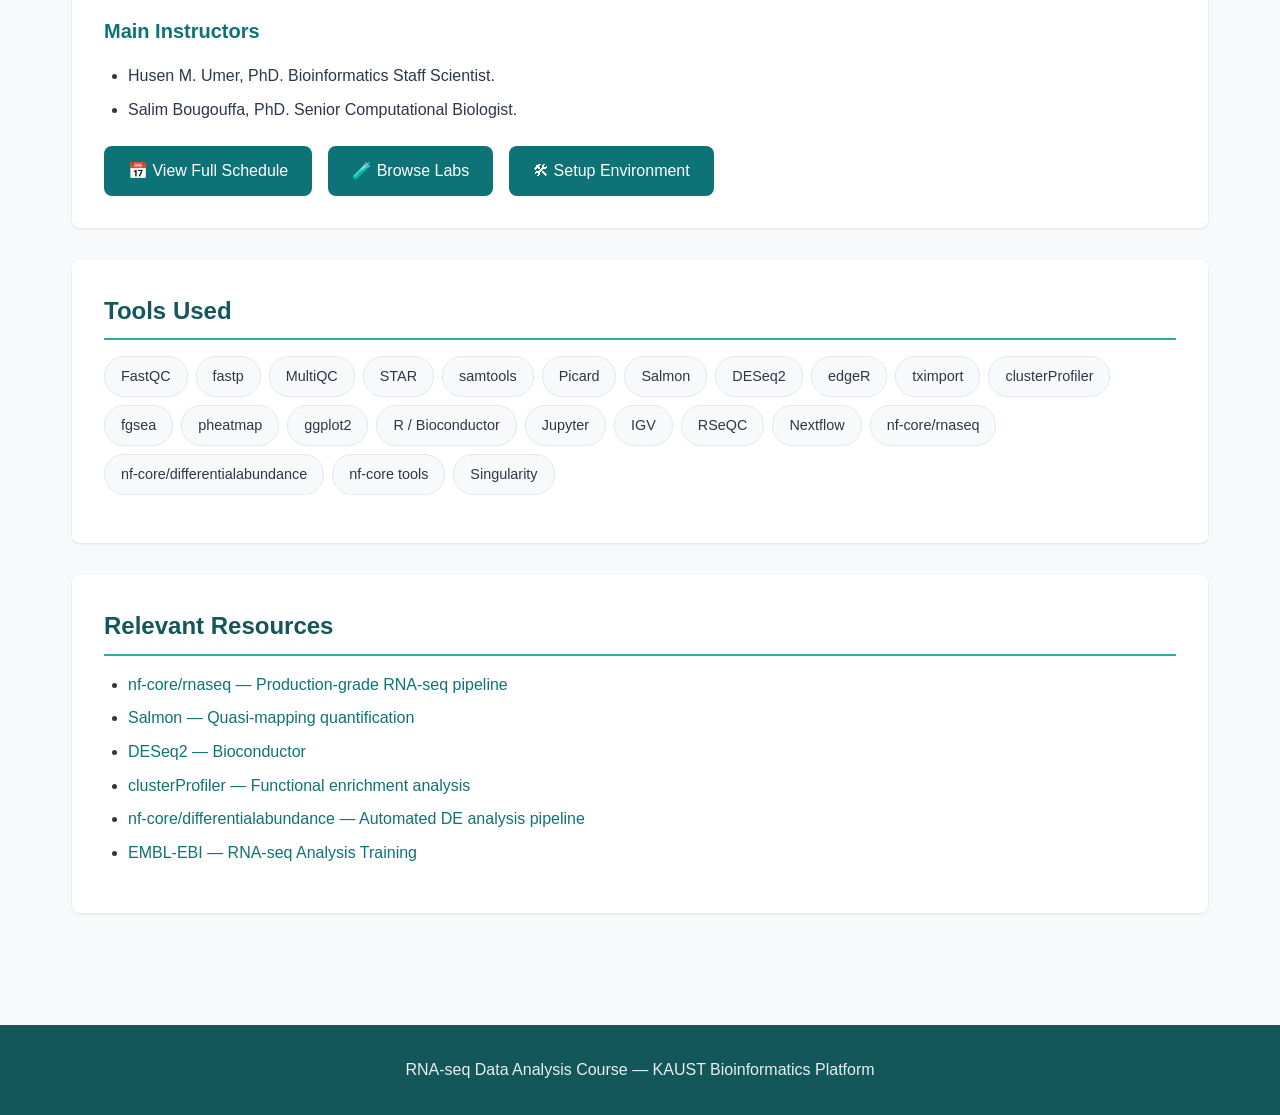
==== commit 9b486aa8: "fix" ====
--- a/index.html
+++ b/index.html
@@ -89,57 +89,63 @@
             <div class="card-grid">
                 <div class="card">
                     <span class="tag">Module 1</span>
-                    <h3>Introduction, Experimental Design &amp; Data Access</h3>
-                    <p>RNA-seq biology and technology overview, experimental design principles, sequencing strategies (bulk, strand-specific, paired-end), HPC/Linux refresher, and downloading public RNA-seq data from SRA/ENA.</p>
+                    <h3>Biological Background</h3>
+                    <p>RNA-seq overview, applications, library preparation, and protocols. Experimental design: replication, batch effects, and statistical power. Sequencing technologies: Illumina, Nanopore, and PacBio SMRT.</p>
                     <a href="html/schedule.html#module1">View Module 1 &rarr;</a>
                 </div>
                 <div class="card">
                     <span class="tag">Module 2</span>
-                    <h3>Read QC &amp; Pre-processing</h3>
-                    <p>Raw data quality assessment with FastQC and MultiQC, adapter trimming and quality filtering with fastp and Trimmomatic.</p>
+                    <h3>Computational Overview &amp; Data Access</h3>
+                    <p>Linux command-line refresher and Ibex HPC orientation. Genomic file formats (FASTA, FASTQ, BAM, GTF). Retrieving reference genomes and public RNA-seq datasets from SRA using sra-toolkit and the NCBI datasets tool.</p>
                     <a href="html/schedule.html#module2">View Module 2 &rarr;</a>
                 </div>
                 <div class="card">
                     <span class="tag">Module 3</span>
-                    <h3>Alignment &amp; Quantification</h3>
-                    <p>Reference-based alignment with STAR and HISAT2, alignment QC with RSeQC and Qualimap, and read counting with featureCounts and HTSeq.</p>
+                    <h3>QC &amp; Preprocessing</h3>
+                    <p>Raw data quality evaluation with FastQC, adapter trimming and quality filtering with fastp, ribosomal and contaminant read removal, and aggregated QC reporting with MultiQC.</p>
                     <a href="html/schedule.html#module3">View Module 3 &rarr;</a>
                 </div>
                 <div class="card">
                     <span class="tag">Module 4</span>
-                    <h3>Quasi-mapping &amp; Transcript Quantification</h3>
-                    <p>Fast transcript-level quantification with Salmon and kallisto, understanding TPM/FPKM/RPKM, and tximport for downstream analysis.</p>
+                    <h3>Read Alignment</h3>
+                    <p>Splice-aware alignment to GRCh38 with STAR, BAM post-processing with samtools and Picard, alignment QC with RSeQC and QualiMap, and visualization in IGV.</p>
                     <a href="html/schedule.html#module4">View Module 4 &rarr;</a>
                 </div>
                 <div class="card">
                     <span class="tag">Module 5</span>
-                    <h3>nf-core/rnaseq Workflow</h3>
-                    <p>Introduction to Nextflow and nf-core. Configure and run the nf-core/rnaseq pipeline on Ibex — covering samplesheet setup, pipeline parameters, profiles, and understanding the full output structure.</p>
+                    <h3>Quantification</h3>
+                    <p>Transcript quantification with Salmon, post-alignment QC with RSeQC and dupRadar, exploratory analysis and sample-level QC (PCA, sample-distance heatmap) in Python and R.</p>
                     <a href="html/schedule.html#module5">View Module 5 &rarr;</a>
                 </div>
                 <div class="card">
                     <span class="tag">Module 6</span>
+                    <h3>Standardized Analysis I: nf-core/rnaseq</h3>
+                    <p>Introduction to Nextflow and nf-core. Configure and run the nf-core/rnaseq pipeline on Ibex with the KAUST institutional profile — samplesheet setup, key parameters, and interpreting the MultiQC output.</p>
+                    <a href="html/schedule.html#module6">View Module 6 &rarr;</a>
+                </div>
+                <div class="card">
+                    <span class="tag">Module 7</span>
                     <h3>Differential Expression Analysis</h3>
-                    <p>Exploratory data analysis, normalization, statistical modelling with DESeq2 and edgeR, and interpreting DE results including LFC shrinkage.</p>
-                    <a href="html/schedule.html#module6">View Module 6 &rarr;</a>
-                </div>
-                <div class="card">
-                    <span class="tag">Module 7</span>
-                    <h3>Visualization &amp; Functional Analysis</h3>
-                    <p>PCA plots, volcano plots, heatmaps with pheatmap/ComplexHeatmap, gene ontology enrichment with clusterProfiler, and pathway analysis with fgsea.</p>
+                    <p>Normalization strategies, statistical testing, experimental design, and contrasts. Differential expression analysis in R using DESeq2 — PCA, volcano plots, MA plots, and heatmaps with ggplot2 and pheatmap.</p>
                     <a href="html/schedule.html#module7">View Module 7 &rarr;</a>
                 </div>
                 <div class="card">
                     <span class="tag">Module 8</span>
-                    <h3>nf-core/differentialabundance</h3>
-                    <p>End-to-end automated DE analysis using the nf-core/differentialabundance pipeline — from count matrices to interactive Shiny reports, covering configuration, contrasts, and output interpretation.</p>
+                    <h3>Functional Enrichment</h3>
+                    <p>Gene Ontology enrichment with clusterProfiler, KEGG pathway analysis, and Gene Set Enrichment Analysis (GSEA) with fgsea — interpreting enrichment results and producing publication-quality dot plots.</p>
                     <a href="html/schedule.html#module8">View Module 8 &rarr;</a>
                 </div>
                 <div class="card">
                     <span class="tag">Module 9</span>
+                    <h3>Standardized Analysis II: nf-core/differentialabundance</h3>
+                    <p>End-to-end automated differential expression using nf-core/differentialabundance — from count matrices to an interactive Shiny report, covering contrasts configuration and output interpretation.</p>
+                    <a href="html/schedule.html#module9">View Module 9 &rarr;</a>
+                </div>
+                <div class="card">
+                    <span class="tag">Module 10</span>
                     <h3>Real-world Analysis Capstone</h3>
-                    <p>End-to-end analysis of a real public RNA-seq dataset: running nf-core/rnaseq, interpreting MultiQC reports, importing Salmon counts, performing DE analysis, and reporting results.</p>
-                    <a href="html/schedule.html#module9">View Module 9 &rarr;</a>
+                    <p>End-to-end analysis of GSE136366 using nf-core/rnaseq and nf-core/differentialabundance. Interpret MultiQC reports, perform DEA, run enrichment analysis, and present results to the group.</p>
+                    <a href="html/schedule.html#module10">View Module 10 &rarr;</a>
                 </div>
             </div>
         </section>
@@ -181,15 +187,11 @@
             <div class="tools-list">
                 <span class="tool-tag">FastQC</span>
                 <span class="tool-tag">fastp</span>
-                <span class="tool-tag">Trimmomatic</span>
                 <span class="tool-tag">MultiQC</span>
                 <span class="tool-tag">STAR</span>
-                <span class="tool-tag">HISAT2</span>
                 <span class="tool-tag">samtools</span>
-                <span class="tool-tag">featureCounts</span>
-                <span class="tool-tag">HTSeq</span>
+                <span class="tool-tag">Picard</span>
                 <span class="tool-tag">Salmon</span>
-                <span class="tool-tag">kallisto</span>
                 <span class="tool-tag">DESeq2</span>
                 <span class="tool-tag">edgeR</span>
                 <span class="tool-tag">tximport</span>
--- a/css/style.css
+++ b/css/style.css
@@ -586,3 +586,66 @@
 details h3:first-of-type {
     margin-top: 0;
 }
+
+/* Lab section navigator */
+.lab-nav {
+    display: flex;
+    flex-wrap: wrap;
+    gap: 0.4rem;
+    margin: 1.5rem 0 2rem 0;
+}
+
+.lab-nav a {
+    display: flex;
+    flex-direction: column;
+    align-items: center;
+    justify-content: center;
+    text-decoration: none;
+    background: var(--bg-white);
+    border: 2px solid var(--border-color);
+    border-radius: 8px;
+    padding: 0.65rem 1rem;
+    flex: 1;
+    min-width: 100px;
+    transition: all 0.2s;
+    color: var(--text-color);
+    text-align: center;
+    line-height: 1.3;
+}
+
+.lab-nav a:hover {
+    border-color: var(--primary-color);
+    background: var(--primary-color);
+    color: white;
+    text-decoration: none;
+    transform: translateY(-2px);
+    box-shadow: 0 4px 8px rgba(0,0,0,0.1);
+}
+
+.lab-nav a .part-num {
+    font-size: 0.68rem;
+    font-weight: 700;
+    text-transform: uppercase;
+    letter-spacing: 0.06em;
+    color: var(--primary-color);
+    margin-bottom: 0.2rem;
+}
+
+.lab-nav a:hover .part-num {
+    color: rgba(255,255,255,0.8);
+}
+
+.lab-nav a .part-label {
+    font-size: 0.82rem;
+    font-weight: 500;
+}
+
+@media (max-width: 768px) {
+    .lab-nav a {
+        min-width: 80px;
+        padding: 0.5rem 0.6rem;
+    }
+    .lab-nav a .part-label {
+        font-size: 0.75rem;
+    }
+}
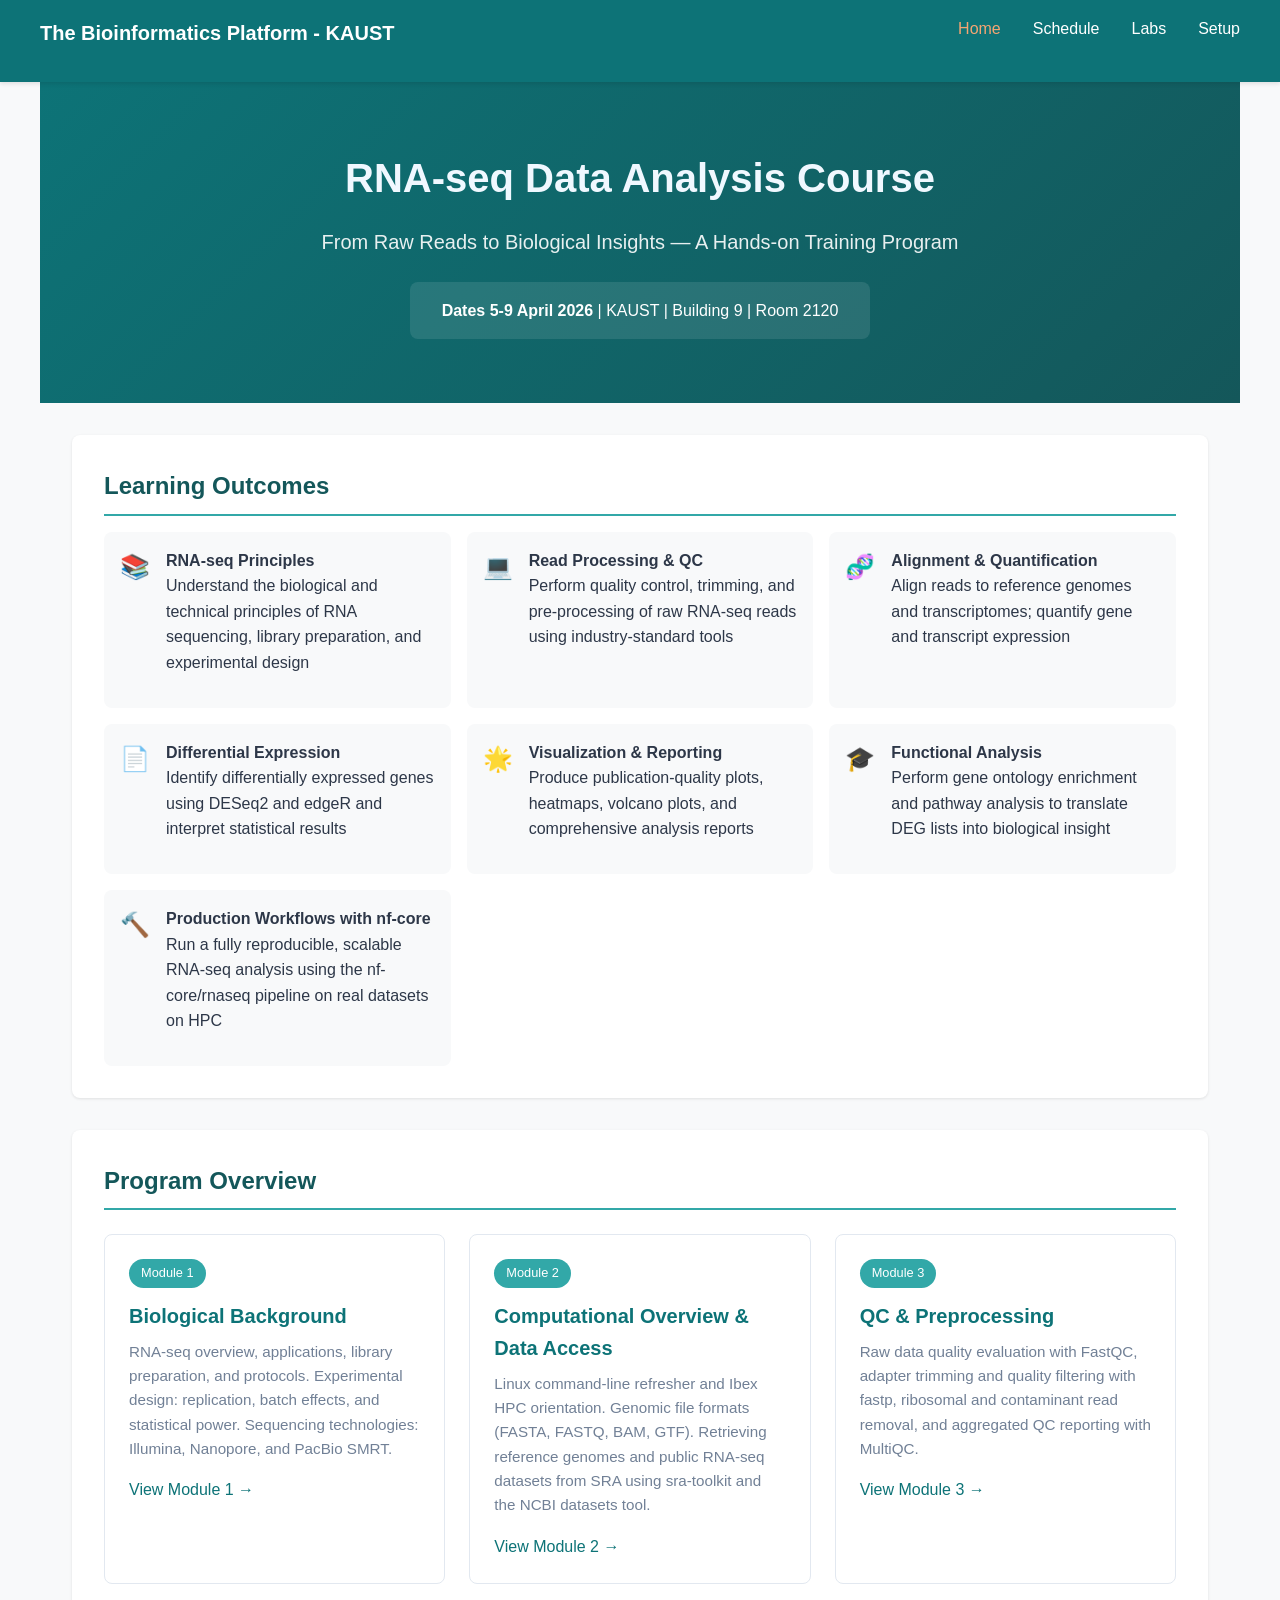
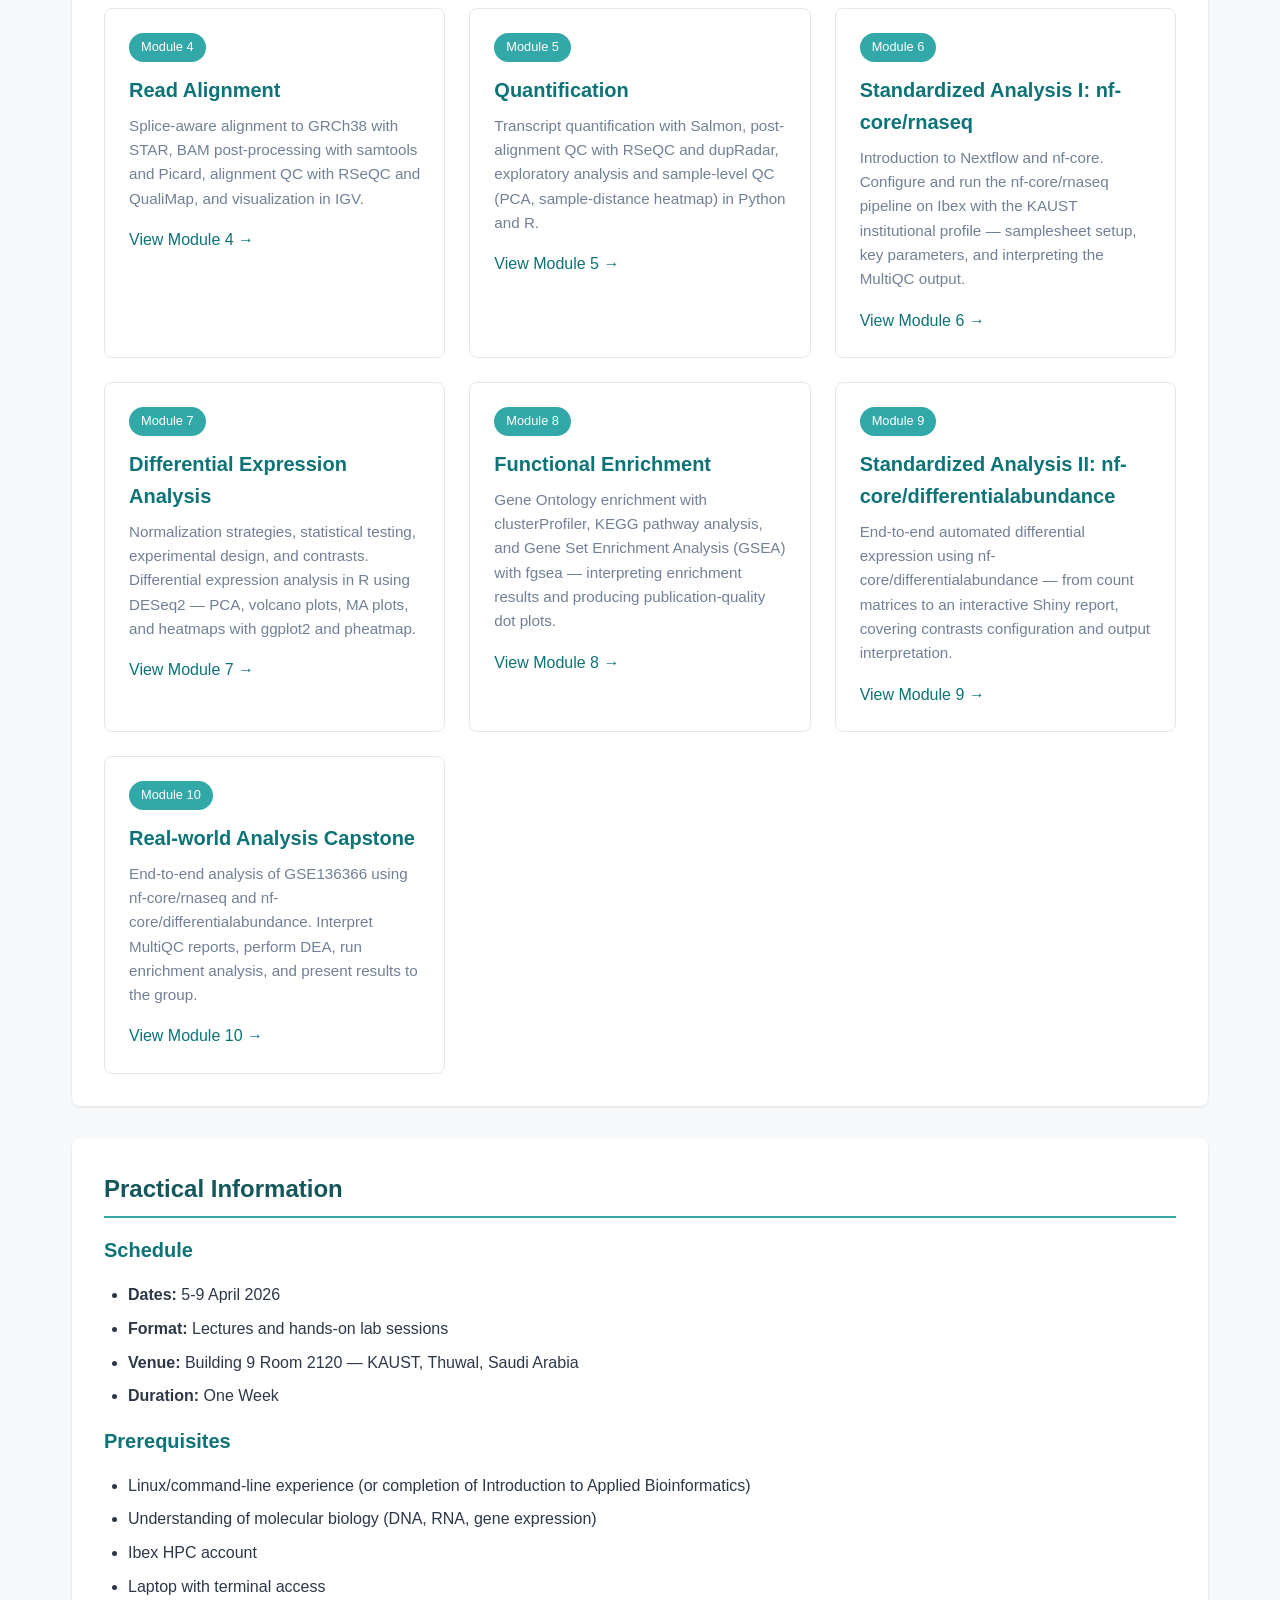
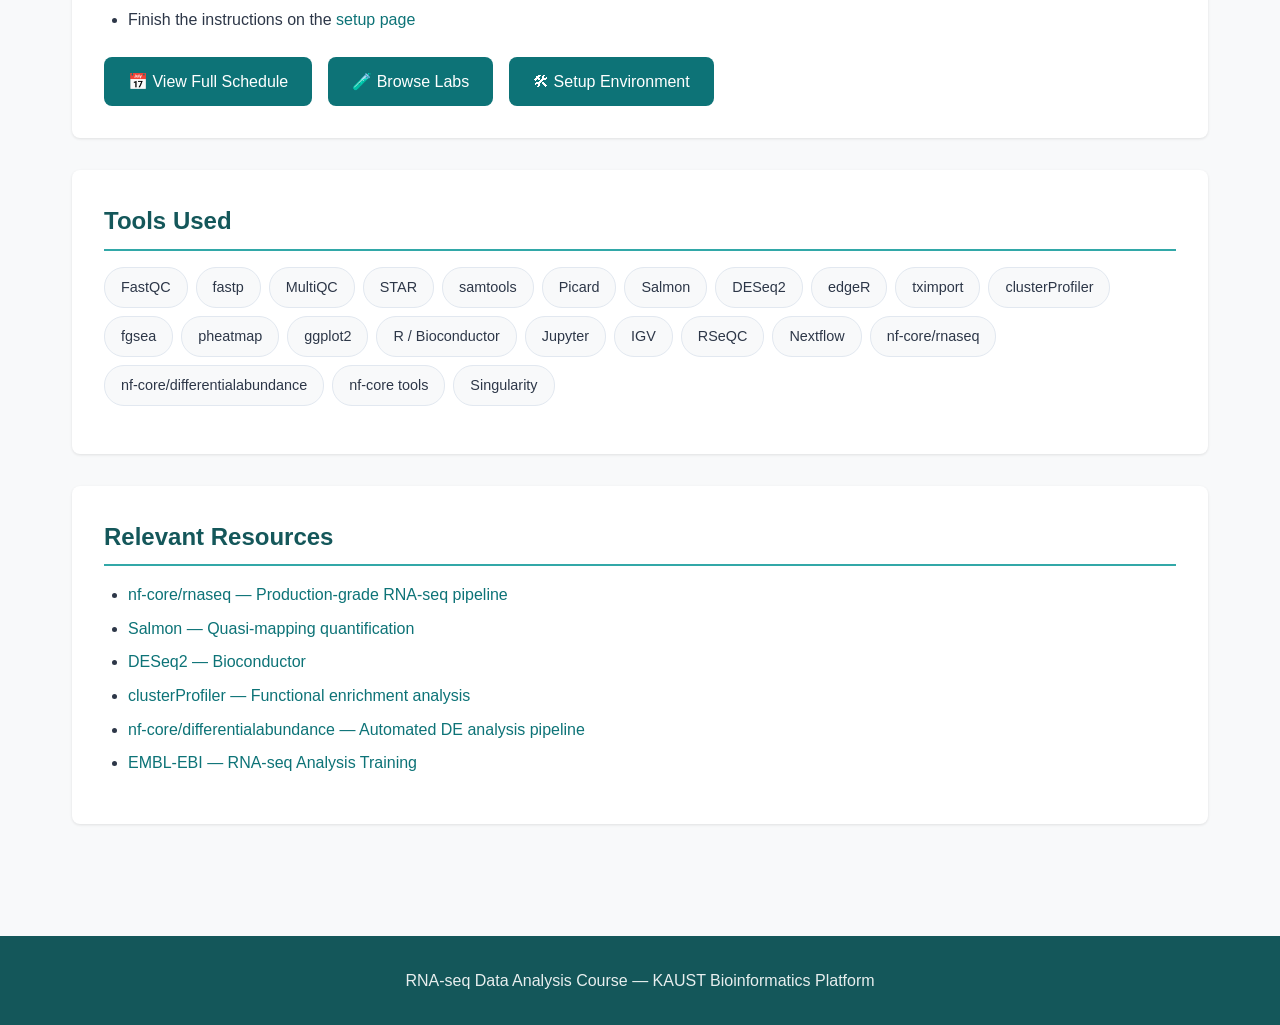
==== commit ff92b01a: "updated schedule" ====
--- a/index.html
+++ b/index.html
@@ -167,14 +167,10 @@
                 <li>Understanding of molecular biology (DNA, RNA, gene expression)</li>
                 <li>Ibex HPC account</li>
                 <li>Laptop with terminal access</li>
-            </ul>
-
-            <h3>Main Instructors</h3>
-            <ul>
-                <li>Husen M. Umer, PhD. Bioinformatics Staff Scientist.</li>
-                <li>Salim Bougouffa, PhD. Senior Computational Biologist.</li>
-            </ul>
-
+                <li>Finish the instructions on the <a href='html/setup.html'>setup page</a></li>
+            </ul>
+
+            
             <div class="quick-links">
                 <a href="html/schedule.html" class="quick-link">&#128197; View Full Schedule</a>
                 <a href="html/labs.html" class="quick-link">&#129514; Browse Labs</a>
